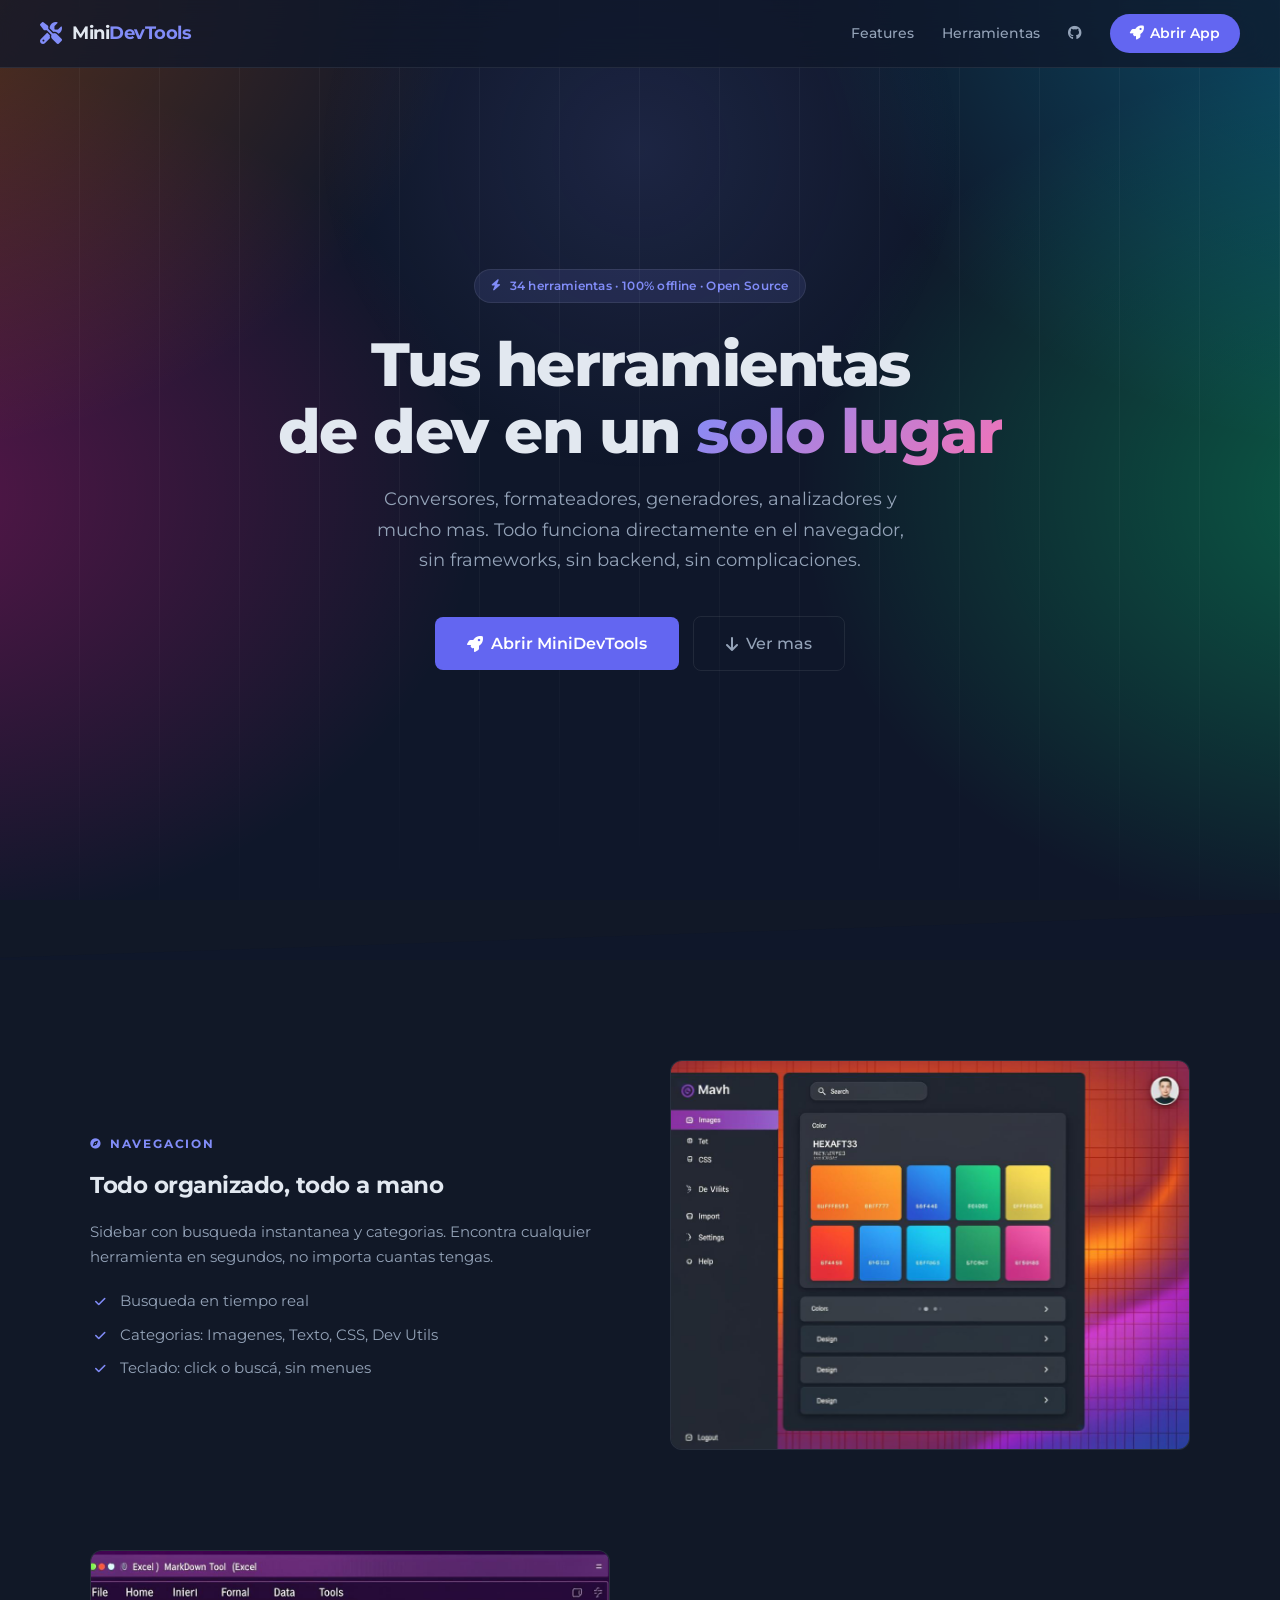
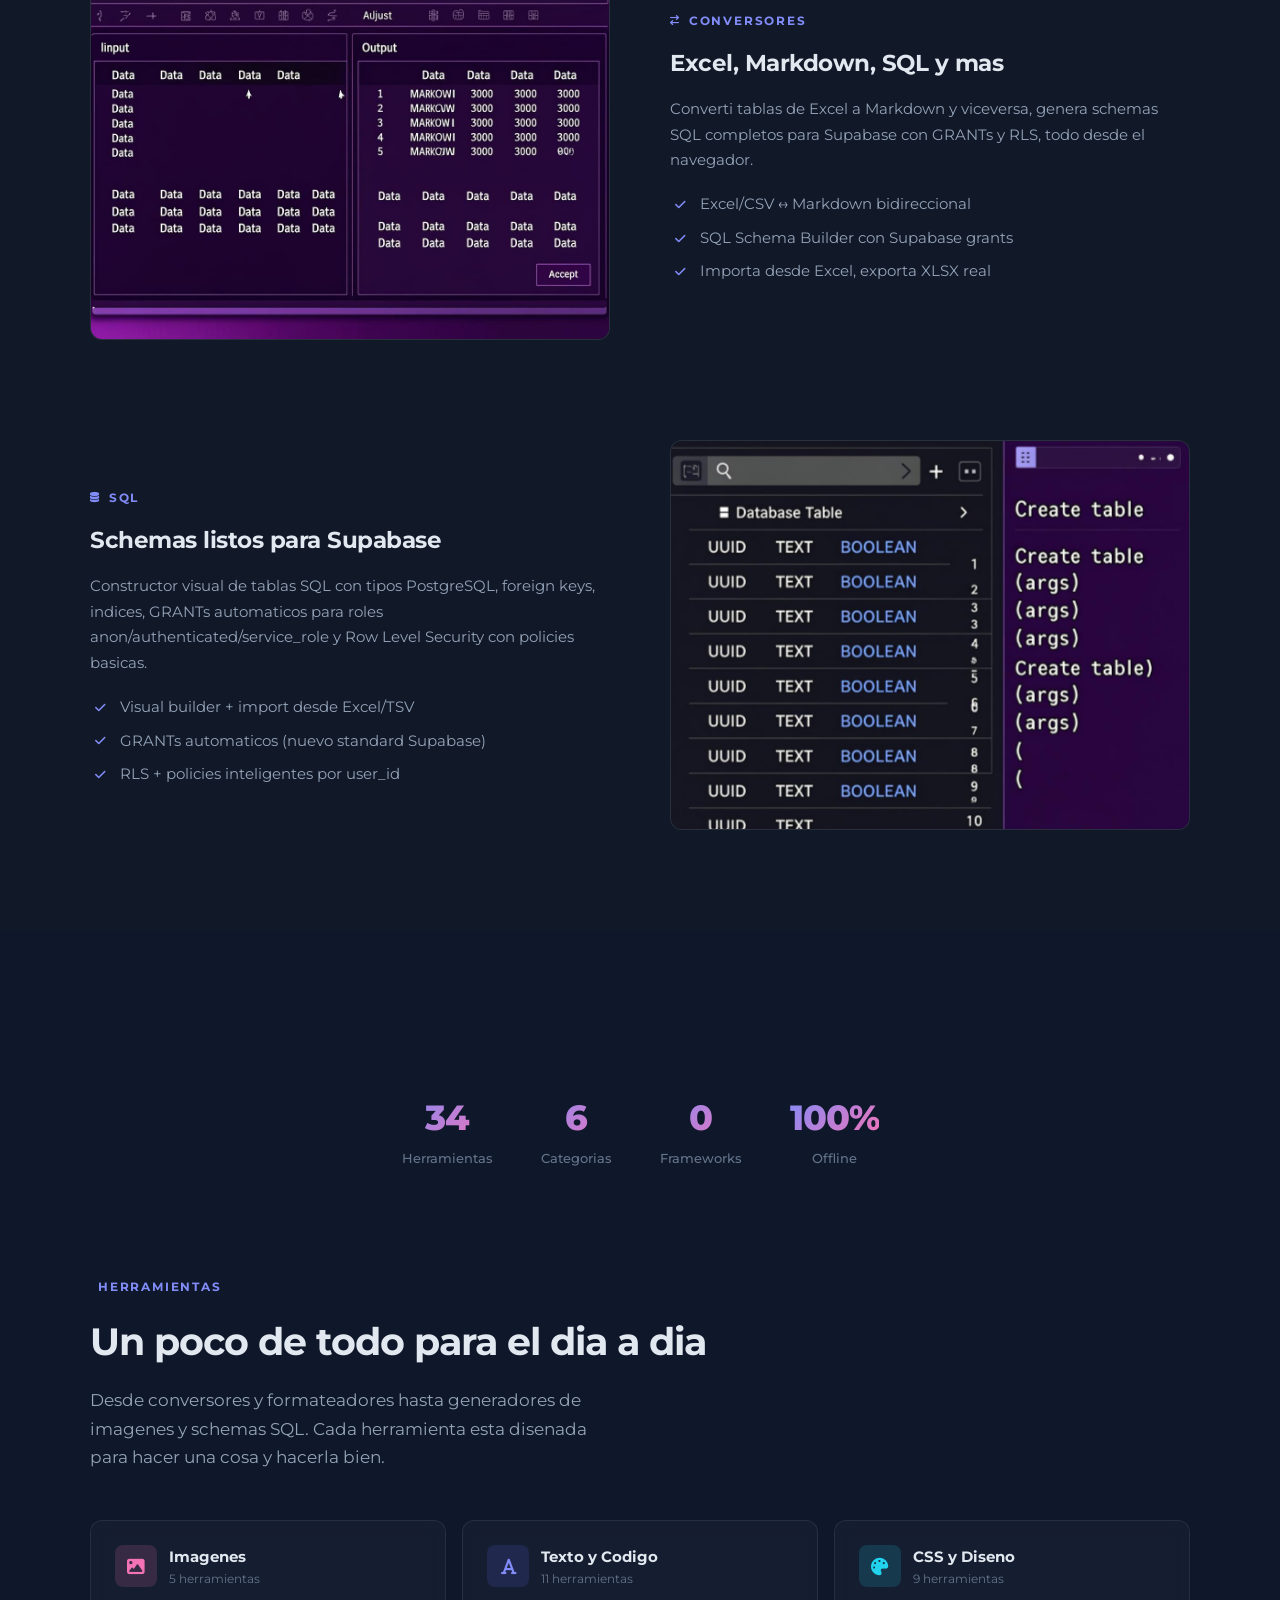
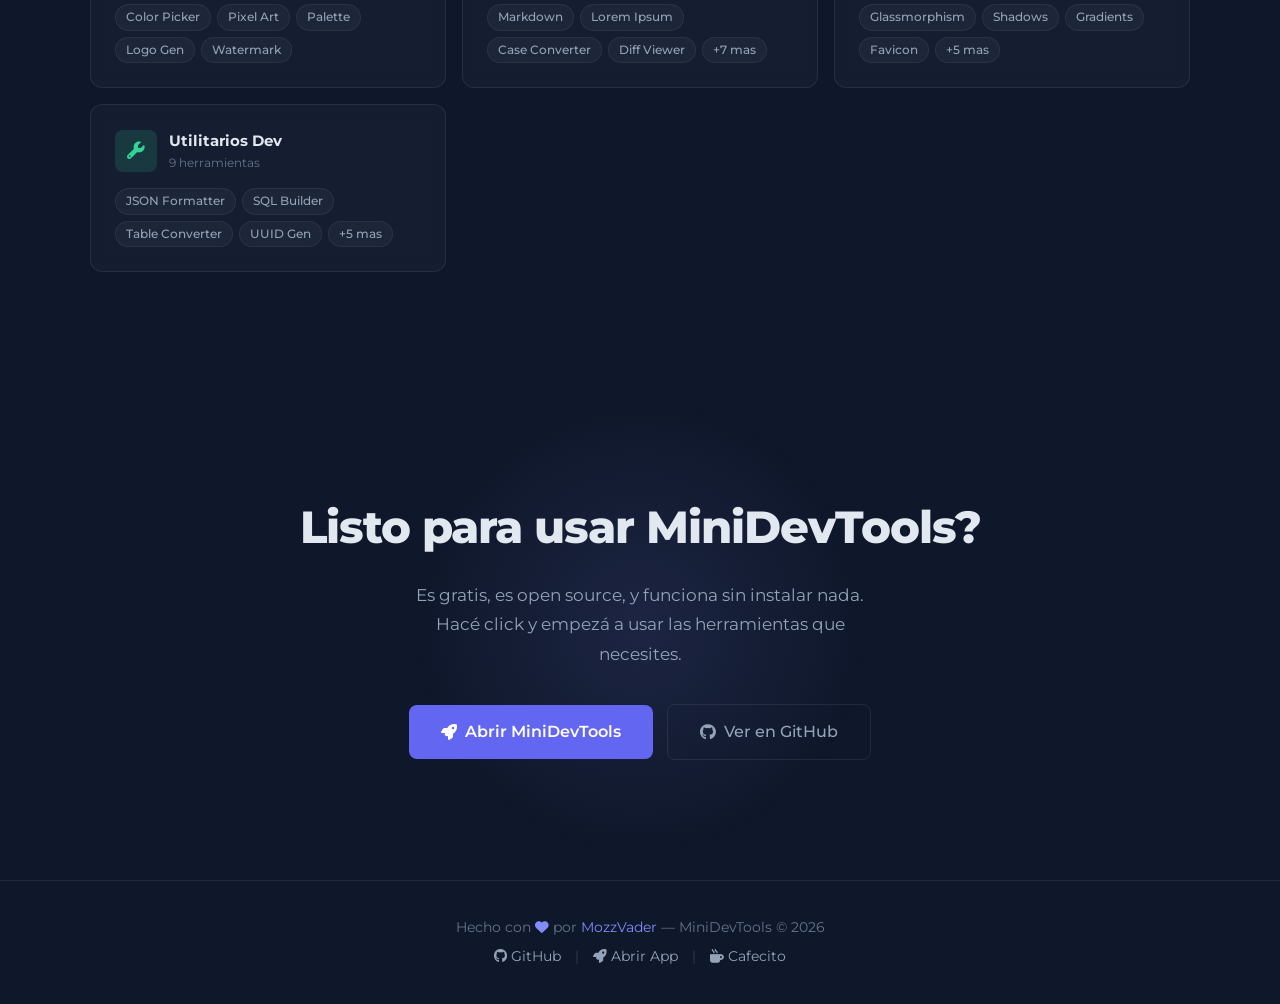
==== landing.html @ 0a0b484c "feat: landing page for MiniDevTools - Standalone landing.html with MiniDevTools look & feel - Dark t" ====
<!DOCTYPE html>
<html lang="es">
<head>
  <meta charset="UTF-8">
  <meta name="viewport" content="width=device-width, initial-scale=1.0">
  <title>MiniDevTools — 34+ mini herramientas para tu día a día</title>
  <meta name="description" content="Tu compendio de mini-herramientas para el día a día. Conversores, formateadores, generadores y más. 100% offline, sin frameworks, open source.">
  <meta name="theme-color" content="#0f172a">
  <link rel="preconnect" href="https://fonts.googleapis.com">
  <link rel="preconnect" href="https://fonts.gstatic.com" crossorigin>
  <link href="https://fonts.googleapis.com/css2?family=Montserrat:wght@300;400;500;600;700;800&display=swap" rel="stylesheet">
  <link rel="stylesheet" href="https://cdnjs.cloudflare.com/ajax/libs/font-awesome/6.5.1/css/all.min.css">
  <style>
    *, *::before, *::after { margin: 0; padding: 0; box-sizing: border-box; }

    :root {
      --bg-primary: #0f172a;
      --bg-secondary: #111827;
      --bg-glass: rgba(30, 41, 59, 0.4);
      --border-glass: rgba(255, 255, 255, 0.08);
      --border-glass-hover: rgba(255, 255, 255, 0.15);
      --accent: #818cf8;
      --accent-bright: #6366f1;
      --accent-dim: rgba(129, 140, 248, 0.12);
      --accent-glow: rgba(99, 102, 241, 0.35);
      --accent-secondary: #f472b6;
      --orb-1: rgba(255, 107, 0, 0.35);
      --orb-2: rgba(255, 20, 147, 0.30);
      --orb-3: rgba(0, 212, 255, 0.35);
      --orb-4: rgba(0, 255, 136, 0.30);
      --text-primary: #e2e8f0;
      --text-secondary: #94a3b8;
      --text-muted: #64748b;
      --radius: 12px;
      --radius-sm: 8px;
      --radius-xs: 6px;
      --radius-full: 9999px;
    }

    html { scroll-behavior: smooth; }

    body {
      font-family: 'Montserrat', -apple-system, BlinkMacSystemFont, sans-serif;
      background: var(--bg-primary);
      color: var(--text-primary);
      line-height: 1.6;
      overflow-x: hidden;
    }

    ::selection {
      background: var(--accent);
      color: #fff;
    }

    /* ─── BACKGROUND MESH ─── */
    .bg-mesh {
      position: fixed;
      inset: 0;
      pointer-events: none;
      z-index: 0;
      background:
        radial-gradient(ellipse 70vw 80vh at -12% -5%, var(--orb-1), transparent 70%),
        radial-gradient(ellipse 65vw 70vh at -8% 55%, var(--orb-2), transparent 70%),
        radial-gradient(ellipse 70vw 80vh at 112% -5%, var(--orb-3), transparent 70%),
        radial-gradient(ellipse 65vw 70vh at 108% 55%, var(--orb-4), transparent 70%),
        var(--bg-primary);
    }

    .bg-bars {
      position: fixed;
      inset: 0;
      pointer-events: none;
      z-index: 0;
      background: repeating-linear-gradient(
        90deg,
        transparent 0px,
        transparent 79px,
        rgba(255, 255, 255, 0.04) 79px,
        rgba(255, 255, 255, 0.04) 80px
      );
      -webkit-mask-image:
        linear-gradient(to bottom, rgb(0,0,0), rgb(0,0,0) 60%, transparent),
        linear-gradient(90deg,
          rgba(0,0,0,0.3) 0%, rgba(0,0,0,0.2) 15%,
          transparent 40%, transparent 60%,
          rgba(0,0,0,0.2) 85%, rgba(0,0,0,0.3) 100%
        );
      mask-image:
        linear-gradient(to bottom, rgb(0,0,0), rgb(0,0,0) 60%, transparent),
        linear-gradient(90deg,
          rgba(0,0,0,0.3) 0%, rgba(0,0,0,0.2) 15%,
          transparent 40%, transparent 60%,
          rgba(0,0,0,0.2) 85%, rgba(0,0,0,0.3) 100%
        );
    }

    /* ─── HEADER ─── */
    .header {
      position: fixed;
      top: 0; left: 0; right: 0;
      z-index: 100;
      padding: 14px 40px;
      display: flex;
      align-items: center;
      justify-content: space-between;
      backdrop-filter: blur(20px);
      -webkit-backdrop-filter: blur(20px);
      background: rgba(15, 23, 42, 0.75);
      border-bottom: 1px solid var(--border-glass);
      transition: all 0.3s ease;
    }

    .header-logo {
      display: flex;
      align-items: center;
      gap: 10px;
      text-decoration: none;
      color: var(--text-primary);
    }

    .header-logo i {
      font-size: 22px;
      color: var(--accent);
    }

    .header-logo span {
      font-size: 1.1rem;
      font-weight: 700;
      letter-spacing: -0.5px;
    }

    .header-logo span em {
      color: var(--accent);
      font-style: normal;
    }

    .header-nav {
      display: flex;
      align-items: center;
      gap: 28px;
    }

    .header-nav a {
      color: var(--text-secondary);
      text-decoration: none;
      font-size: 0.88rem;
      font-weight: 500;
      transition: color 0.2s ease;
    }

    .header-nav a:hover { color: var(--text-primary); }

    .header-nav .btn-launch {
      padding: 8px 20px;
      background: var(--accent-bright);
      color: #fff;
      border: none;
      border-radius: var(--radius-full);
      font-family: inherit;
      font-size: 0.88rem;
      font-weight: 600;
      cursor: pointer;
      transition: all 0.2s ease;
      text-decoration: none;
      display: inline-flex;
      align-items: center;
      gap: 6px;
    }

    .btn-launch:hover {
      background: #4f46e5;
      box-shadow: 0 0 24px var(--accent-glow);
      transform: translateY(-1px);
    }

    /* ─── HERO ─── */
    .hero {
      min-height: 100vh;
      display: flex;
      align-items: center;
      justify-content: center;
      text-align: center;
      padding: 120px 40px 80px;
      position: relative;
      overflow: hidden;
    }

    .hero::before {
      content: '';
      position: absolute;
      top: -200px;
      left: 50%;
      transform: translateX(-50%);
      width: 700px;
      height: 700px;
      background: radial-gradient(circle, var(--accent-dim) 0%, transparent 65%);
      pointer-events: none;
    }

    .hero-content {
      position: relative;
      max-width: 780px;
    }

    .hero-badge {
      display: inline-flex;
      align-items: center;
      gap: 8px;
      padding: 6px 16px;
      background: var(--accent-dim);
      border: 1px solid var(--border-glass);
      border-radius: var(--radius-full);
      font-size: 0.78rem;
      color: var(--accent);
      font-weight: 600;
      margin-bottom: 28px;
      letter-spacing: 0.3px;
    }

    .hero-badge i { font-size: 0.7rem; }

    .hero h1 {
      font-size: clamp(2.5rem, 6vw, 3.8rem);
      font-weight: 800;
      line-height: 1.1;
      letter-spacing: -1.5px;
      margin-bottom: 20px;
    }

    .hero h1 .gradient {
      background: linear-gradient(135deg, var(--accent) 0%, var(--accent-secondary) 100%);
      -webkit-background-clip: text;
      -webkit-text-fill-color: transparent;
      background-clip: text;
    }

    .hero p {
      font-size: 1.12rem;
      color: var(--text-secondary);
      max-width: 540px;
      margin: 0 auto 40px;
      line-height: 1.7;
    }

    .hero-actions {
      display: flex;
      align-items: center;
      justify-content: center;
      gap: 14px;
      flex-wrap: wrap;
    }

    .btn-primary {
      padding: 14px 32px;
      background: var(--accent-bright);
      color: #fff;
      border: none;
      border-radius: var(--radius-sm);
      font-family: inherit;
      font-size: 1rem;
      font-weight: 600;
      cursor: pointer;
      transition: all 0.2s ease;
      text-decoration: none;
      display: inline-flex;
      align-items: center;
      gap: 8px;
    }

    .btn-primary:hover {
      background: #4f46e5;
      box-shadow: 0 0 30px var(--accent-glow);
      transform: translateY(-2px);
    }

    .btn-ghost {
      padding: 14px 32px;
      background: transparent;
      color: var(--text-secondary);
      border: 1px solid var(--border-glass);
      border-radius: var(--radius-sm);
      font-family: inherit;
      font-size: 1rem;
      font-weight: 500;
      cursor: pointer;
      transition: all 0.2s ease;
      text-decoration: none;
      display: inline-flex;
      align-items: center;
      gap: 8px;
    }

    .btn-ghost:hover {
      color: var(--text-primary);
      border-color: var(--border-glass-hover);
      background: rgba(255,255,255,0.03);
    }

    /* ─── DIAGONAL SEPARATOR ─── */
    .diagonal {
      position: relative;
      height: 60px;
      overflow: hidden;
      z-index: 1;
    }

    .diagonal::before {
      content: '';
      position: absolute;
      top: 0; left: -5%;
      width: 110%; height: 100%;
      background: var(--bg-primary);
      transform: skewY(-2deg);
      transform-origin: top left;
    }

    .diagonal.inv::before {
      background: var(--bg-secondary);
    }

    /* ─── SECTIONS ─── */
    .section {
      position: relative;
      padding: 100px 40px;
      overflow: hidden;
      z-index: 1;
    }

    .section-dark {
      background: var(--bg-secondary);
    }

    .section-inner {
      max-width: 1100px;
      margin: 0 auto;
      position: relative;
      z-index: 1;
    }

    .section-label {
      display: inline-flex;
      align-items: center;
      gap: 8px;
      font-size: 0.72rem;
      font-weight: 700;
      text-transform: uppercase;
      letter-spacing: 1.8px;
      color: var(--accent);
      margin-bottom: 14px;
    }

    .section-label i { font-size: 0.65rem; }

    .section-title {
      font-size: clamp(1.8rem, 4vw, 2.4rem);
      font-weight: 700;
      letter-spacing: -1px;
      margin-bottom: 14px;
    }

    .section-desc {
      font-size: 1.05rem;
      color: var(--text-secondary);
      max-width: 520px;
      margin-bottom: 48px;
      line-height: 1.7;
    }

    /* ─── FEATURE ROW ─── */
    .feature-row {
      display: grid;
      grid-template-columns: 1fr 1fr;
      gap: 60px;
      align-items: center;
      margin-bottom: 100px;
    }

    .feature-row:last-child { margin-bottom: 0; }

    .feature-row.reverse .feature-text { order: 2; }
    .feature-row.reverse .feature-img { order: 1; }

    .feature-text h3 {
      font-size: 1.45rem;
      font-weight: 700;
      letter-spacing: -0.5px;
      margin-bottom: 14px;
    }

    .feature-text p {
      color: var(--text-secondary);
      line-height: 1.7;
      margin-bottom: 20px;
      font-size: 0.95rem;
    }

    .feature-list {
      list-style: none;
      display: flex;
      flex-direction: column;
      gap: 10px;
    }

    .feature-list li {
      display: flex;
      align-items: center;
      gap: 10px;
      font-size: 0.92rem;
      color: var(--text-secondary);
    }

    .feature-list li i {
      color: var(--accent);
      font-size: 0.75rem;
      width: 20px;
      text-align: center;
    }

    .feature-img {
      position: relative;
      border-radius: var(--radius);
      overflow: hidden;
      aspect-ratio: 4/3;
      background: var(--bg-glass);
      border: 1px solid var(--border-glass);
    }

    .feature-img img {
      width: 100%;
      height: 100%;
      object-fit: cover;
      display: block;
      transition: transform 0.5s cubic-bezier(0.4, 0, 0.2, 1);
    }

    .feature-img.tilt img {
      transform: rotateY(-3deg) rotateX(2deg) scale(1.02);
      box-shadow: -8px 8px 32px rgba(0, 0, 0, 0.5), 0 0 40px rgba(99, 102, 241, 0.08);
    }

    .feature-img.float img {
      transform: scale(1.02);
      box-shadow: 0 16px 48px rgba(0, 0, 0, 0.5), 0 0 30px rgba(99, 102, 241, 0.06);
    }

    .feature-img.code img {
      transform: rotateX(2deg) scale(1.01);
      box-shadow: 0 20px 48px rgba(0, 0, 0, 0.5), 0 0 20px rgba(244, 114, 182, 0.06);
    }

    /* ─── TOOLS GRID ─── */
    .tools-grid {
      display: grid;
      grid-template-columns: repeat(auto-fill, minmax(280px, 1fr));
      gap: 16px;
    }

    .tool-card-landing {
      background: var(--bg-glass);
      border: 1px solid var(--border-glass);
      border-radius: var(--radius);
      padding: 24px;
      backdrop-filter: blur(8px);
      -webkit-backdrop-filter: blur(8px);
      transition: all 0.3s ease;
    }

    .tool-card-landing:hover {
      border-color: var(--border-glass-hover);
      transform: translateY(-3px);
      box-shadow: 0 8px 32px rgba(0,0,0,0.3);
    }

    .tool-card-landing .tc-header {
      display: flex;
      align-items: center;
      gap: 12px;
      margin-bottom: 16px;
    }

    .tool-card-landing .tc-icon {
      width: 42px;
      height: 42px;
      display: flex;
      align-items: center;
      justify-content: center;
      border-radius: var(--radius-sm);
      font-size: 1.1rem;
      flex-shrink: 0;
    }

    .tool-card-landing .tc-title {
      font-size: 0.95rem;
      font-weight: 700;
    }

    .tool-card-landing .tc-count {
      font-size: 0.75rem;
      color: var(--text-muted);
      font-weight: 400;
    }

    .tool-card-landing .tc-tools {
      display: flex;
      flex-wrap: wrap;
      gap: 6px;
    }

    .tool-card-landing .tc-tag {
      padding: 3px 10px;
      background: rgba(255,255,255,0.04);
      border: 1px solid rgba(255,255,255,0.06);
      border-radius: var(--radius-full);
      font-size: 0.72rem;
      color: var(--text-secondary);
      font-weight: 500;
    }

    /* Icon colors */
    .ic-indigo { background: rgba(99, 102, 241, 0.15); color: #818cf8; }
    .ic-pink { background: rgba(244, 114, 182, 0.15); color: #f472b6; }
    .ic-cyan { background: rgba(34, 211, 238, 0.15); color: #22d3ee; }
    .ic-green { background: rgba(52, 211, 153, 0.15); color: #34d399; }
    .ic-yellow { background: rgba(251, 191, 36, 0.15); color: #fbbf24; }
    .ic-red { background: rgba(248, 113, 113, 0.15); color: #f87171; }

    /* ─── STATS BAR ─── */
    .stats-bar {
      display: flex;
      justify-content: center;
      gap: 48px;
      flex-wrap: wrap;
      padding: 40px 0;
      margin-bottom: 20px;
    }

    .stat-item {
      text-align: center;
    }

    .stat-number {
      font-size: 2.2rem;
      font-weight: 800;
      letter-spacing: -1px;
      background: linear-gradient(135deg, var(--accent) 0%, var(--accent-secondary) 100%);
      -webkit-background-clip: text;
      -webkit-text-fill-color: transparent;
      background-clip: text;
    }

    .stat-label {
      font-size: 0.82rem;
      color: var(--text-muted);
      font-weight: 500;
      margin-top: 2px;
    }

    /* ─── CTA ─── */
    .cta-section {
      text-align: center;
      padding: 120px 40px;
      position: relative;
      overflow: hidden;
      z-index: 1;
    }

    .cta-section::before {
      content: '';
      position: absolute;
      top: 50%; left: 50%;
      transform: translate(-50%, -50%);
      width: 500px; height: 500px;
      background: radial-gradient(circle, var(--accent-dim) 0%, transparent 65%);
      pointer-events: none;
    }

    .cta-section h2 {
      font-size: clamp(2rem, 5vw, 2.8rem);
      font-weight: 800;
      letter-spacing: -1px;
      margin-bottom: 16px;
      position: relative;
    }

    .cta-section p {
      font-size: 1.08rem;
      color: var(--text-secondary);
      max-width: 480px;
      margin: 0 auto 36px;
      position: relative;
      line-height: 1.7;
    }

    .cta-actions {
      display: flex;
      align-items: center;
      justify-content: center;
      gap: 14px;
      flex-wrap: wrap;
      position: relative;
    }

    /* ─── FOOTER ─── */
    .footer {
      padding: 36px 40px;
      border-top: 1px solid var(--border-glass);
      text-align: center;
      position: relative;
      z-index: 1;
    }

    .footer p {
      font-size: 0.85rem;
      color: var(--text-muted);
    }

    .footer a {
      color: var(--accent);
      text-decoration: none;
    }

    .footer a:hover { text-decoration: underline; }

    .footer-links {
      font-size: 0.85rem;
      color: var(--text-muted);
      margin-top: 8px;
    }

    .footer-links a {
      color: var(--text-secondary);
      font-size: 0.85rem;
    }

    .footer-links a:hover { color: var(--accent); text-decoration: none; }

    .footer-sep {
      margin: 0 10px;
      color: var(--text-muted);
      opacity: 0.4;
    }

    /* ─── MOBILE ─── */
    @media (max-width: 768px) {
      .header { padding: 12px 20px; }
      .header-nav a:not(.btn-launch) { display: none; }
      .hero { padding: 100px 20px 60px; }
      .hero h1 { font-size: 2rem; }
      .section { padding: 60px 20px; }
      .feature-row {
        grid-template-columns: 1fr;
        gap: 32px;
        margin-bottom: 60px;
      }
      .feature-row.reverse .feature-text { order: 1; }
      .feature-row.reverse .feature-img { order: 2; }
      .tools-grid { grid-template-columns: 1fr; }
      .stats-bar { gap: 28px; }
      .cta-section { padding: 80px 20px; }
    }
  </style>
</head>
<body>

  <!-- Background -->
  <div class="bg-mesh"></div>
  <div class="bg-bars"></div>

  <!-- HEADER -->
  <header class="header">
    <a href="#" class="header-logo">
      <i class="fa-solid fa-screwdriver-wrench"></i>
      <span>Mini<em>DevTools</em></span>
    </a>
    <nav class="header-nav">
      <a href="#features">Features</a>
      <a href="#tools">Herramientas</a>
      <a href="https://github.com/MozzVader/MiniDevTools" target="_blank" rel="noopener noreferrer">
        <i class="fa-brands fa-github"></i>
      </a>
      <a href="https://minidevtools.netlify.app" target="_blank" rel="noopener noreferrer" class="btn-launch">
        <i class="fa-solid fa-rocket"></i> Abrir App
      </a>
    </nav>
  </header>

  <!-- HERO -->
  <section class="hero">
    <div class="hero-content">
      <div class="hero-badge">
        <i class="fa-solid fa-bolt"></i>
        34 herramientas &middot; 100% offline &middot; Open Source
      </div>
      <h1>Tus herramientas<br>de dev en un <span class="gradient">solo lugar</span></h1>
      <p>Conversores, formateadores, generadores, analizadores y mucho mas. Todo funciona directamente en el navegador, sin frameworks, sin backend, sin complicaciones.</p>
      <div class="hero-actions">
        <a href="https://minidevtools.netlify.app" target="_blank" rel="noopener noreferrer" class="btn-primary">
          <i class="fa-solid fa-rocket"></i> Abrir MiniDevTools
        </a>
        <a href="#features" class="btn-ghost">
          <i class="fa-solid fa-arrow-down"></i> Ver mas
        </a>
      </div>
    </div>
  </section>

  <!-- DIAGONAL -->
  <div class="diagonal inv"></div>

  <!-- FEATURES -->
  <section class="section section-dark" id="features">
    <div class="section-inner">

      <!-- Feature 1: Sidebar -->
      <div class="feature-row">
        <div class="feature-text">
          <div class="section-label"><i class="fa-solid fa-compass"></i> Navegacion</div>
          <h3>Todo organizado, todo a mano</h3>
          <p>Sidebar con busqueda instantanea y categorias. Encontra cualquier herramienta en segundos, no importa cuantas tengas.</p>
          <ul class="feature-list">
            <li><i class="fa-solid fa-check"></i> Busqueda en tiempo real</li>
            <li><i class="fa-solid fa-check"></i> Categorias: Imagenes, Texto, CSS, Dev Utils</li>
            <li><i class="fa-solid fa-check"></i> Teclado: click o buscá, sin menues</li>
          </ul>
        </div>
        <div class="feature-img tilt">
          <img src="img/demo-sidebar.webp" alt="MiniDevTools sidebar con categorias y buscador" loading="lazy">
        </div>
      </div>

      <!-- Feature 2: Converters -->
      <div class="feature-row reverse">
        <div class="feature-text">
          <div class="section-label"><i class="fa-solid fa-arrow-right-arrow-left"></i> Conversores</div>
          <h3>Excel, Markdown, SQL y mas</h3>
          <p>Converti tablas de Excel a Markdown y viceversa, genera schemas SQL completos para Supabase con GRANTs y RLS, todo desde el navegador.</p>
          <ul class="feature-list">
            <li><i class="fa-solid fa-check"></i> Excel/CSV &harr; Markdown bidireccional</li>
            <li><i class="fa-solid fa-check"></i> SQL Schema Builder con Supabase grants</li>
            <li><i class="fa-solid fa-check"></i> Importa desde Excel, exporta XLSX real</li>
          </ul>
        </div>
        <div class="feature-img float">
          <img src="img/demo-converter.webp" alt="MiniDevTools Table Converter bidireccional" loading="lazy">
        </div>
      </div>

      <!-- Feature 3: SQL Builder -->
      <div class="feature-row">
        <div class="feature-text">
          <div class="section-label"><i class="fa-solid fa-database"></i> SQL</div>
          <h3>Schemas listos para Supabase</h3>
          <p>Constructor visual de tablas SQL con tipos PostgreSQL, foreign keys, indices, GRANTs automaticos para roles anon/authenticated/service_role y Row Level Security con policies basicas.</p>
          <ul class="feature-list">
            <li><i class="fa-solid fa-check"></i> Visual builder + import desde Excel/TSV</li>
            <li><i class="fa-solid fa-check"></i> GRANTs automaticos (nuevo standard Supabase)</li>
            <li><i class="fa-solid fa-check"></i> RLS + policies inteligentes por user_id</li>
          </ul>
        </div>
        <div class="feature-img code">
          <img src="img/demo-sql.webp" alt="MiniDevTools SQL Schema Builder" loading="lazy">
        </div>
      </div>

    </div>
  </section>

  <!-- DIAGONAL -->
  <div class="diagonal"></div>

  <!-- STATS -->
  <section class="section" style="padding-top:60px; padding-bottom:40px;">
    <div class="section-inner">
      <div class="stats-bar">
        <div class="stat-item">
          <div class="stat-number">34</div>
          <div class="stat-label">Herramientas</div>
        </div>
        <div class="stat-item">
          <div class="stat-number">6</div>
          <div class="stat-label">Categorias</div>
        </div>
        <div class="stat-item">
          <div class="stat-number">0</div>
          <div class="stat-label">Frameworks</div>
        </div>
        <div class="stat-item">
          <div class="stat-number">100%</div>
          <div class="stat-label">Offline</div>
        </div>
      </div>
    </div>
  </section>

  <!-- TOOLS GRID -->
  <section class="section" id="tools" style="padding-top:0;">
    <div class="section-inner">
      <div class="section-label"><i class="fa-solid fa-grid-2"></i> Herramientas</div>
      <h2 class="section-title">Un poco de todo para el dia a dia</h2>
      <p class="section-desc">Desde conversores y formateadores hasta generadores de imagenes y schemas SQL. Cada herramienta esta disenada para hacer una cosa y hacerla bien.</p>

      <div class="tools-grid">

        <div class="tool-card-landing">
          <div class="tc-header">
            <div class="tc-icon ic-pink"><i class="fa-solid fa-image"></i></div>
            <div>
              <div class="tc-title">Imagenes</div>
              <div class="tc-count">5 herramientas</div>
            </div>
          </div>
          <div class="tc-tools">
            <span class="tc-tag">Color Picker</span>
            <span class="tc-tag">Pixel Art</span>
            <span class="tc-tag">Palette</span>
            <span class="tc-tag">Logo Gen</span>
            <span class="tc-tag">Watermark</span>
          </div>
        </div>

        <div class="tool-card-landing">
          <div class="tc-header">
            <div class="tc-icon ic-indigo"><i class="fa-solid fa-font"></i></div>
            <div>
              <div class="tc-title">Texto y Codigo</div>
              <div class="tc-count">11 herramientas</div>
            </div>
          </div>
          <div class="tc-tools">
            <span class="tc-tag">Markdown</span>
            <span class="tc-tag">Lorem Ipsum</span>
            <span class="tc-tag">Case Converter</span>
            <span class="tc-tag">Diff Viewer</span>
            <span class="tc-tag">+7 mas</span>
          </div>
        </div>

        <div class="tool-card-landing">
          <div class="tc-header">
            <div class="tc-icon ic-cyan"><i class="fa-solid fa-palette"></i></div>
            <div>
              <div class="tc-title">CSS y Diseno</div>
              <div class="tc-count">9 herramientas</div>
            </div>
          </div>
          <div class="tc-tools">
            <span class="tc-tag">Glassmorphism</span>
            <span class="tc-tag">Shadows</span>
            <span class="tc-tag">Gradients</span>
            <span class="tc-tag">Favicon</span>
            <span class="tc-tag">+5 mas</span>
          </div>
        </div>

        <div class="tool-card-landing">
          <div class="tc-header">
            <div class="tc-icon ic-green"><i class="fa-solid fa-wrench"></i></div>
            <div>
              <div class="tc-title">Utilitarios Dev</div>
              <div class="tc-count">9 herramientas</div>
            </div>
          </div>
          <div class="tc-tools">
            <span class="tc-tag">JSON Formatter</span>
            <span class="tc-tag">SQL Builder</span>
            <span class="tc-tag">Table Converter</span>
            <span class="tc-tag">UUID Gen</span>
            <span class="tc-tag">+5 mas</span>
          </div>
        </div>

      </div>
    </div>
  </section>

  <!-- CTA -->
  <section class="cta-section">
    <h2>Listo para usar <span class="gradient">MiniDevTools</span>?</h2>
    <p>Es gratis, es open source, y funciona sin instalar nada. Hacé click y empezá a usar las herramientas que necesites.</p>
    <div class="cta-actions">
      <a href="https://minidevtools.netlify.app" target="_blank" rel="noopener noreferrer" class="btn-primary">
        <i class="fa-solid fa-rocket"></i> Abrir MiniDevTools
      </a>
      <a href="https://github.com/MozzVader/MiniDevTools" target="_blank" rel="noopener noreferrer" class="btn-ghost">
        <i class="fa-brands fa-github"></i> Ver en GitHub
      </a>
    </div>
  </section>

  <!-- FOOTER -->
  <footer class="footer">
    <p>Hecho con <i class="fa-solid fa-heart" style="color:var(--accent)"></i> por <a href="https://mozzdev.pages.dev/" target="_blank" rel="noopener noreferrer">MozzVader</a> — MiniDevTools &copy; 2026</p>
    <p class="footer-links">
      <a href="https://github.com/MozzVader/MiniDevTools" target="_blank" rel="noopener noreferrer">
        <i class="fa-brands fa-github"></i> GitHub
      </a>
      <span class="footer-sep">|</span>
      <a href="https://minidevtools.netlify.app" target="_blank" rel="noopener noreferrer">
        <i class="fa-solid fa-rocket"></i> Abrir App
      </a>
      <span class="footer-sep">|</span>
      <a href="https://cafecito.app/mozz_vader" target="_blank" rel="noopener noreferrer">
        <i class="fa-solid fa-mug-hot"></i> Cafecito
      </a>
    </p>
  </footer>

</body>
</html>
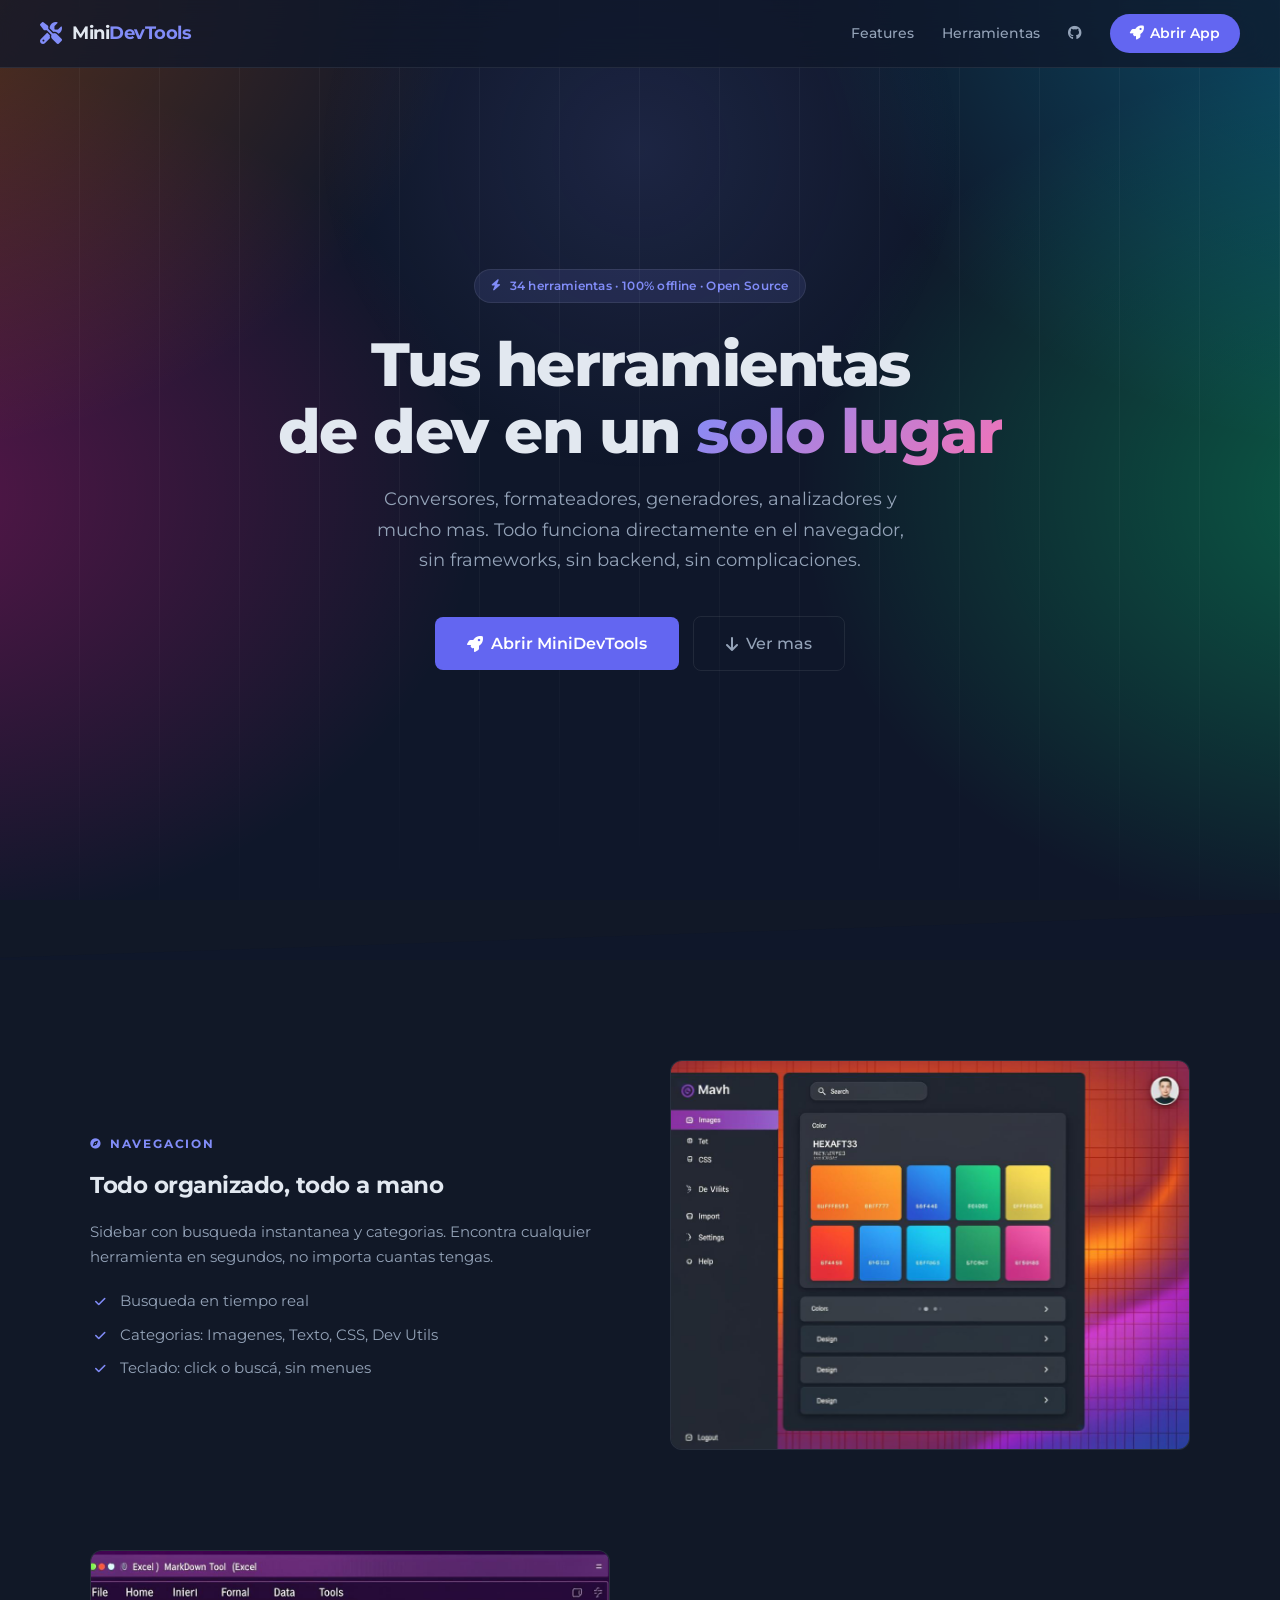
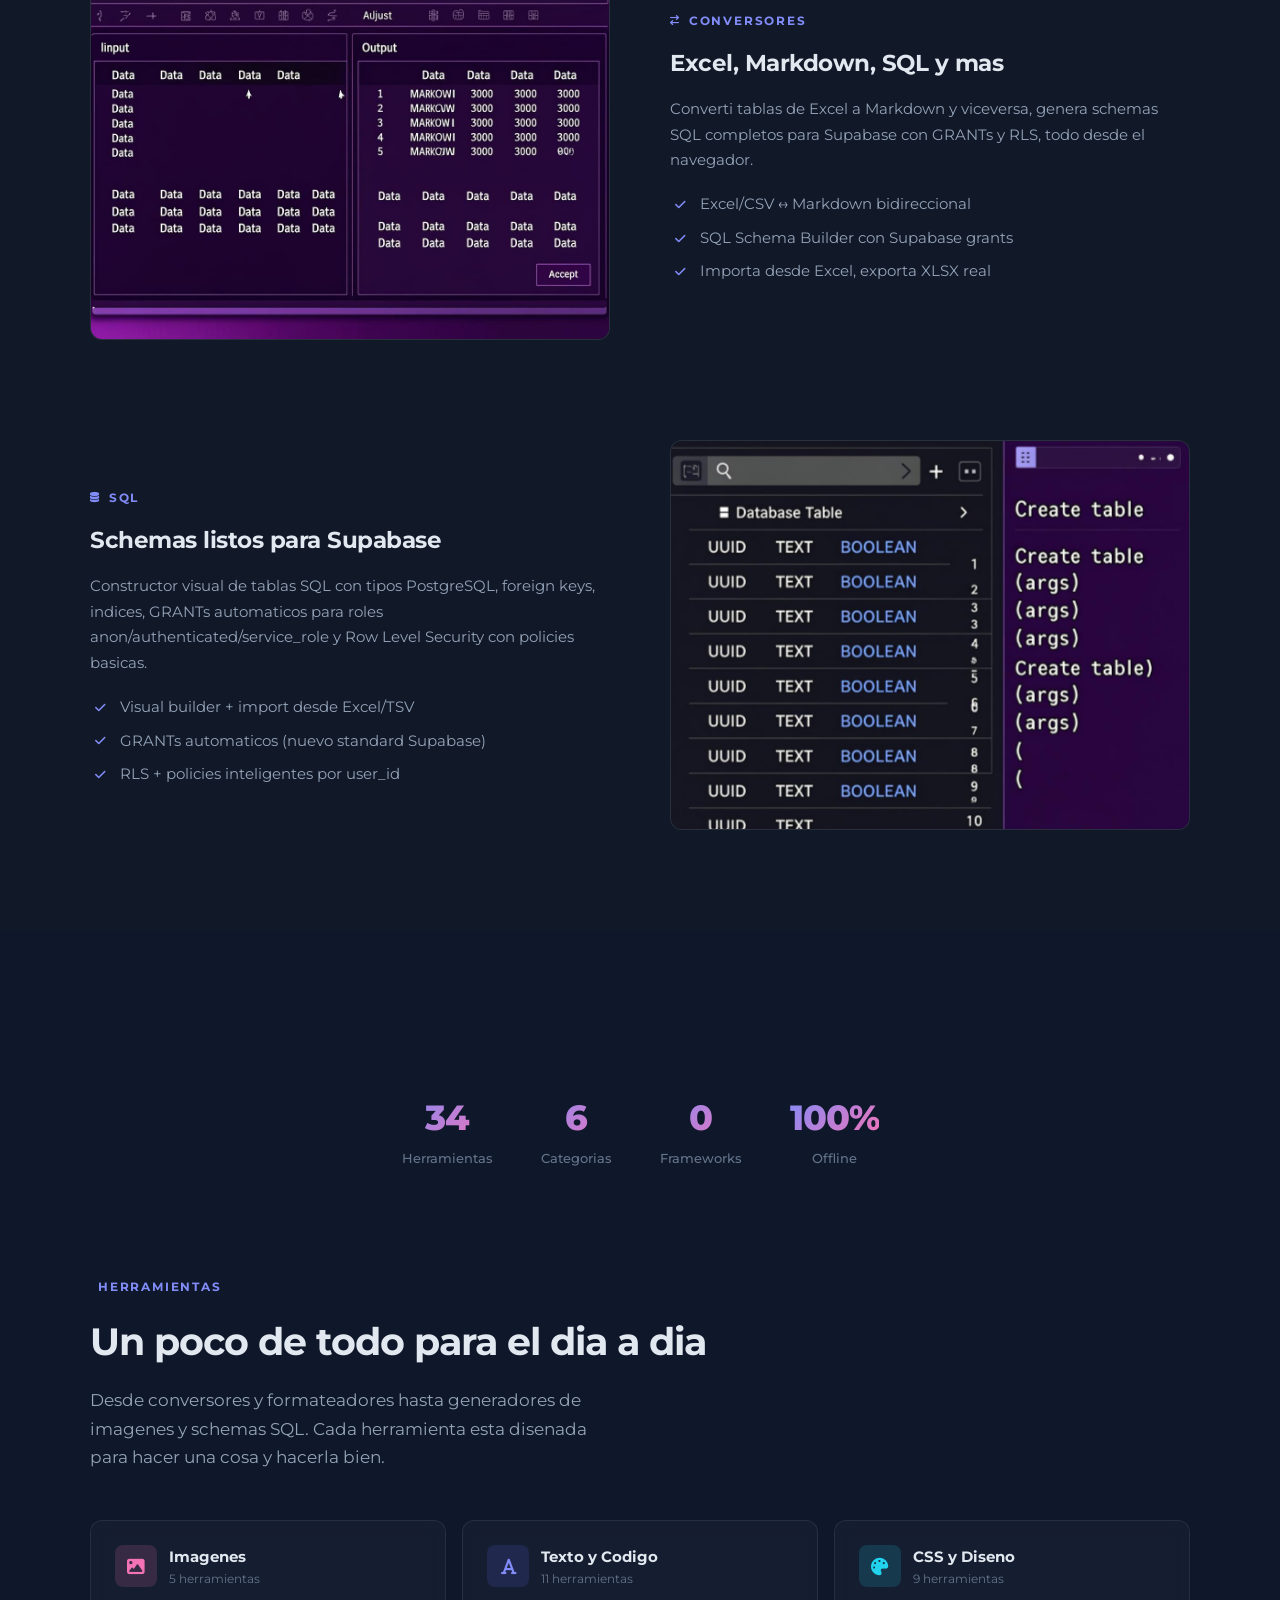
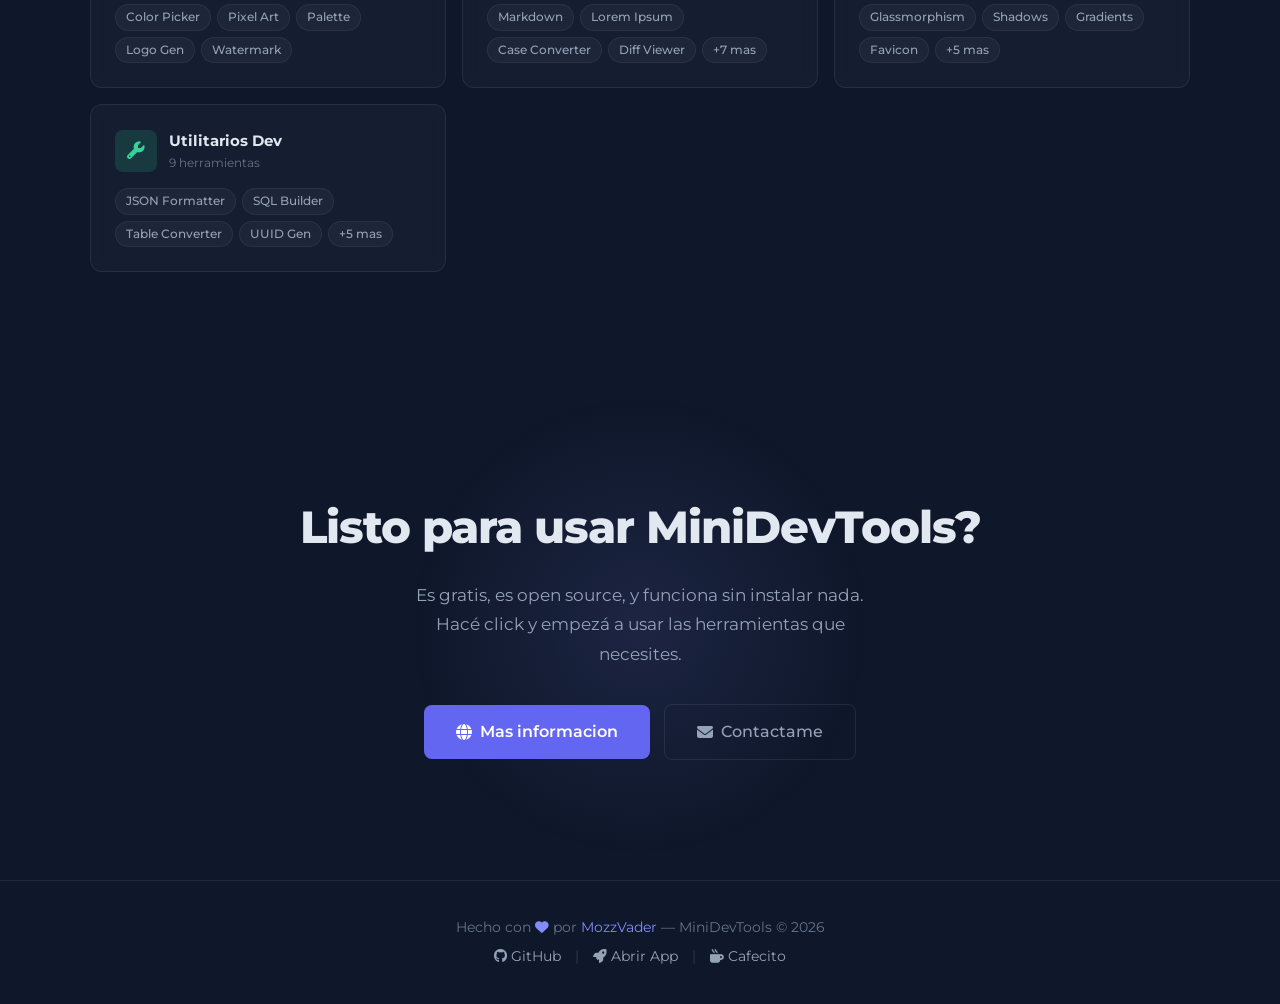
==== commit 7ec3e46b: "landing: CTA buttons - Mas informacion + Contactame (mailto ofuscado)" ====
--- a/landing.html
+++ b/landing.html
@@ -878,14 +878,20 @@
     <h2>Listo para usar <span class="gradient">MiniDevTools</span>?</h2>
     <p>Es gratis, es open source, y funciona sin instalar nada. Hacé click y empezá a usar las herramientas que necesites.</p>
     <div class="cta-actions">
-      <a href="https://minidevtools.netlify.app" target="_blank" rel="noopener noreferrer" class="btn-primary">
-        <i class="fa-solid fa-rocket"></i> Abrir MiniDevTools
-      </a>
-      <a href="https://github.com/MozzVader/MiniDevTools" target="_blank" rel="noopener noreferrer" class="btn-ghost">
-        <i class="fa-brands fa-github"></i> Ver en GitHub
-      </a>
+      <a href="https://mozzdev.pages.dev/" target="_blank" rel="noopener noreferrer" class="btn-primary"><i class="fas fa-globe"></i> Mas informacion</a>
+      <a href="#" id="contact-btn" class="btn-ghost" data-email=""><i class="fas fa-envelope"></i> Contactame</a>
     </div>
   </section>
+
+  <!-- MAILTO OBFUSCATION -->
+  <script>
+    (function() {
+      var e = ['c','o','n','t','a','c','t','o','.','m','o','z','z','.','d','e','v','@','g','m','a','i','l','.','c','o','m'];
+      var addr = e.join('');
+      var btn = document.getElementById('contact-btn');
+      if (btn) { btn.href = 'mailto:' + addr; btn.removeAttribute('data-email'); }
+    })();
+  </script>
 
   <!-- FOOTER -->
   <footer class="footer">
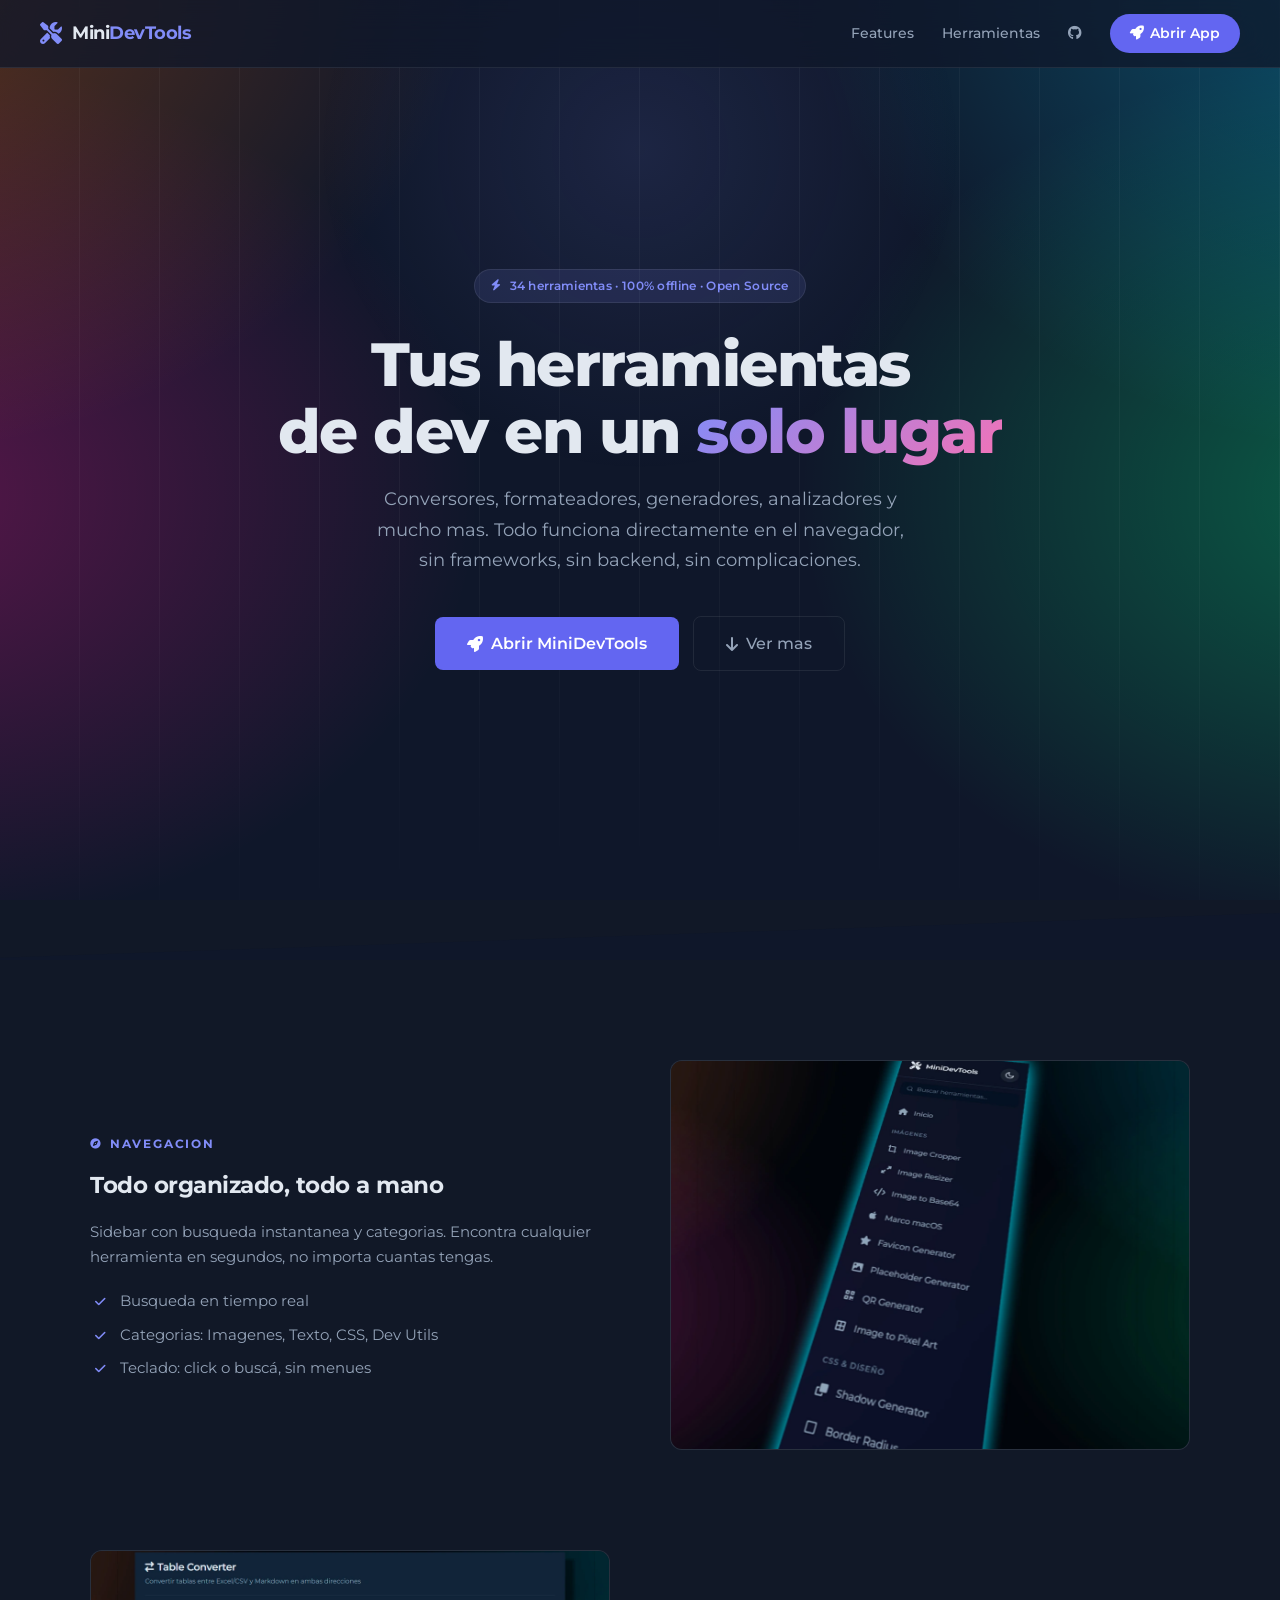
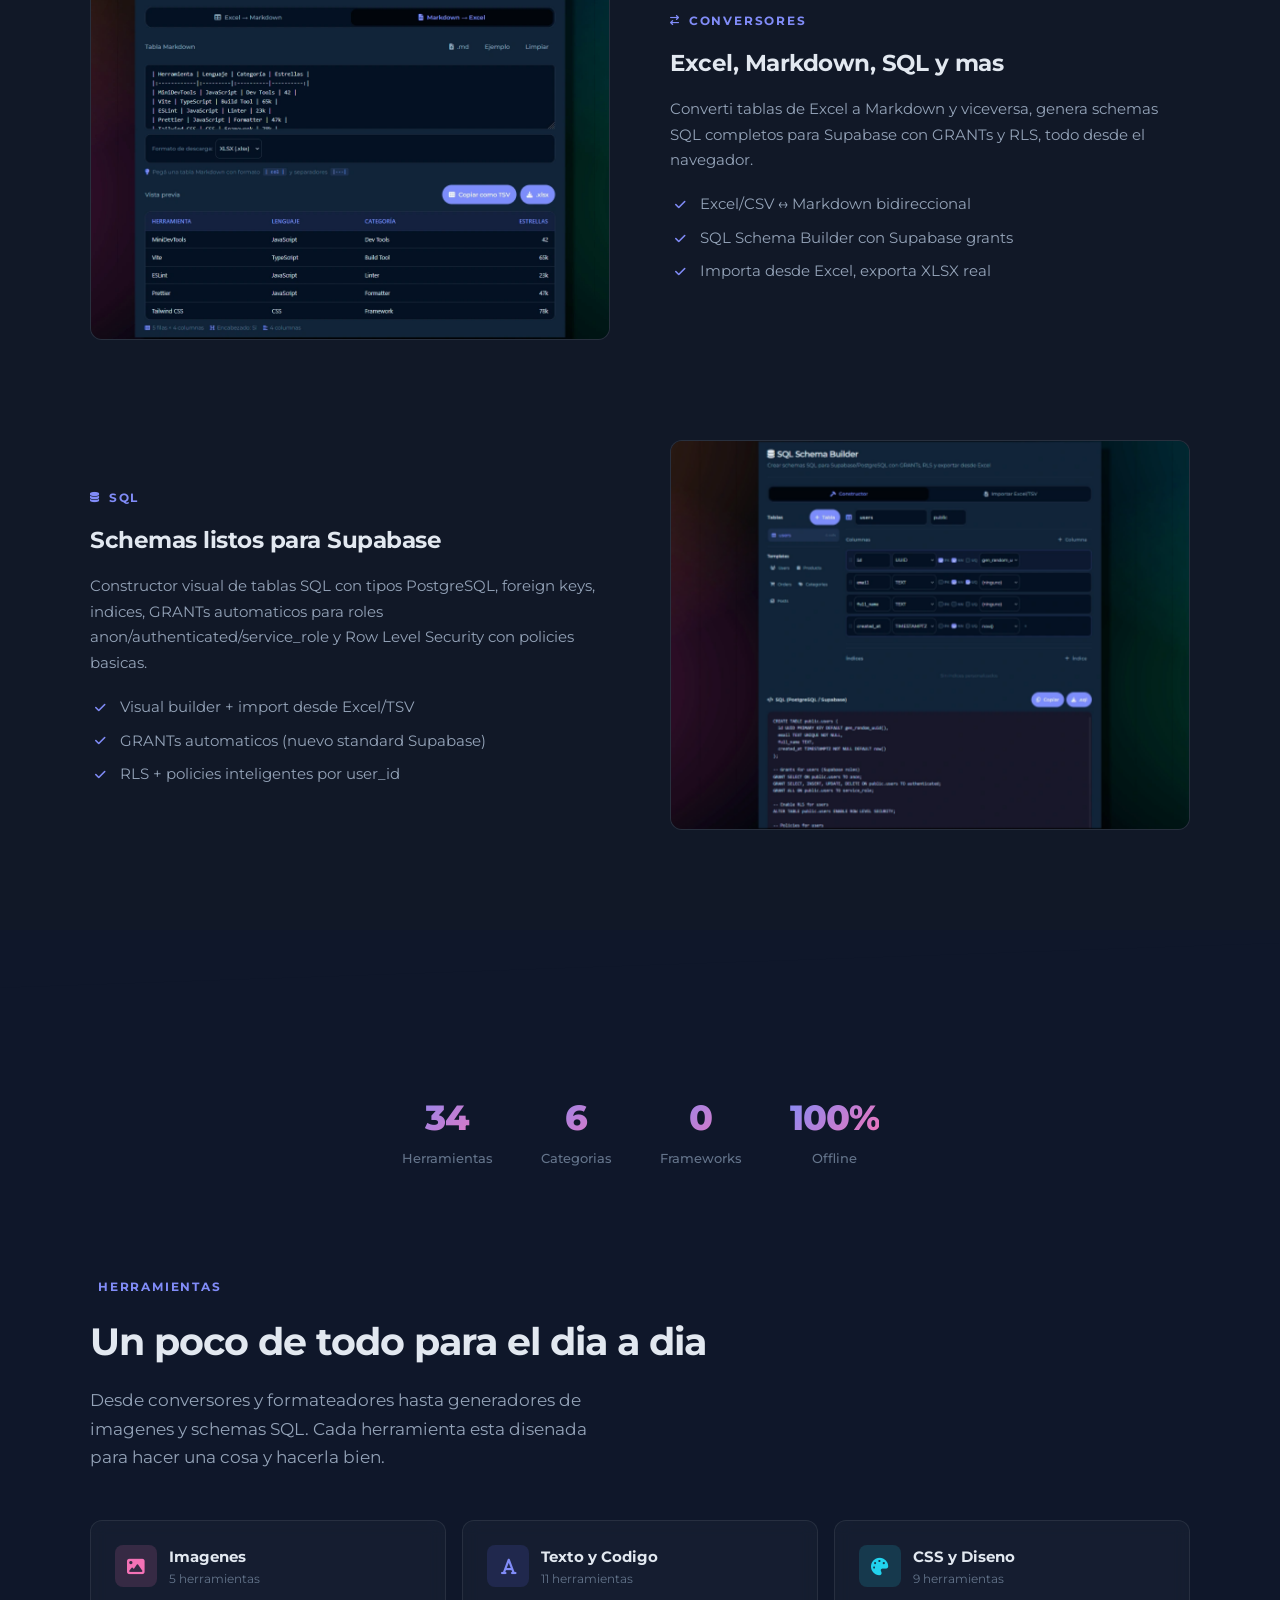
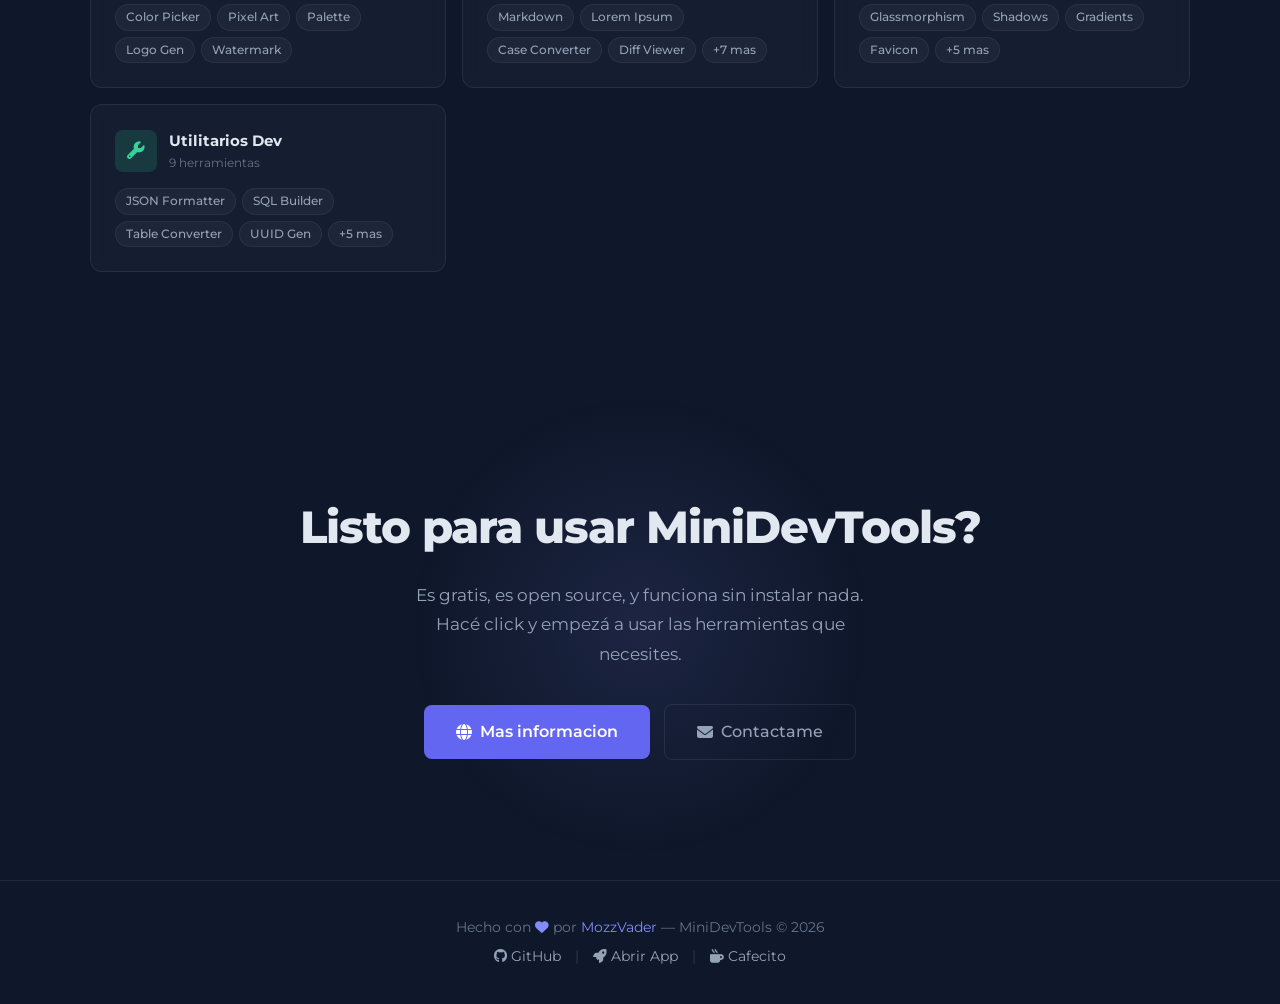
==== commit 4590f1fc: "Update link to MiniDevTools application" ====
--- a/landing.html
+++ b/landing.html
@@ -678,7 +678,7 @@
       <a href="https://github.com/MozzVader/MiniDevTools" target="_blank" rel="noopener noreferrer">
         <i class="fa-brands fa-github"></i>
       </a>
-      <a href="https://minidevtools.netlify.app" target="_blank" rel="noopener noreferrer" class="btn-launch">
+      <a href="https://mozzvader.github.io/MiniDevTools/" target="_blank" rel="noopener noreferrer" class="btn-launch">
         <i class="fa-solid fa-rocket"></i> Abrir App
       </a>
     </nav>
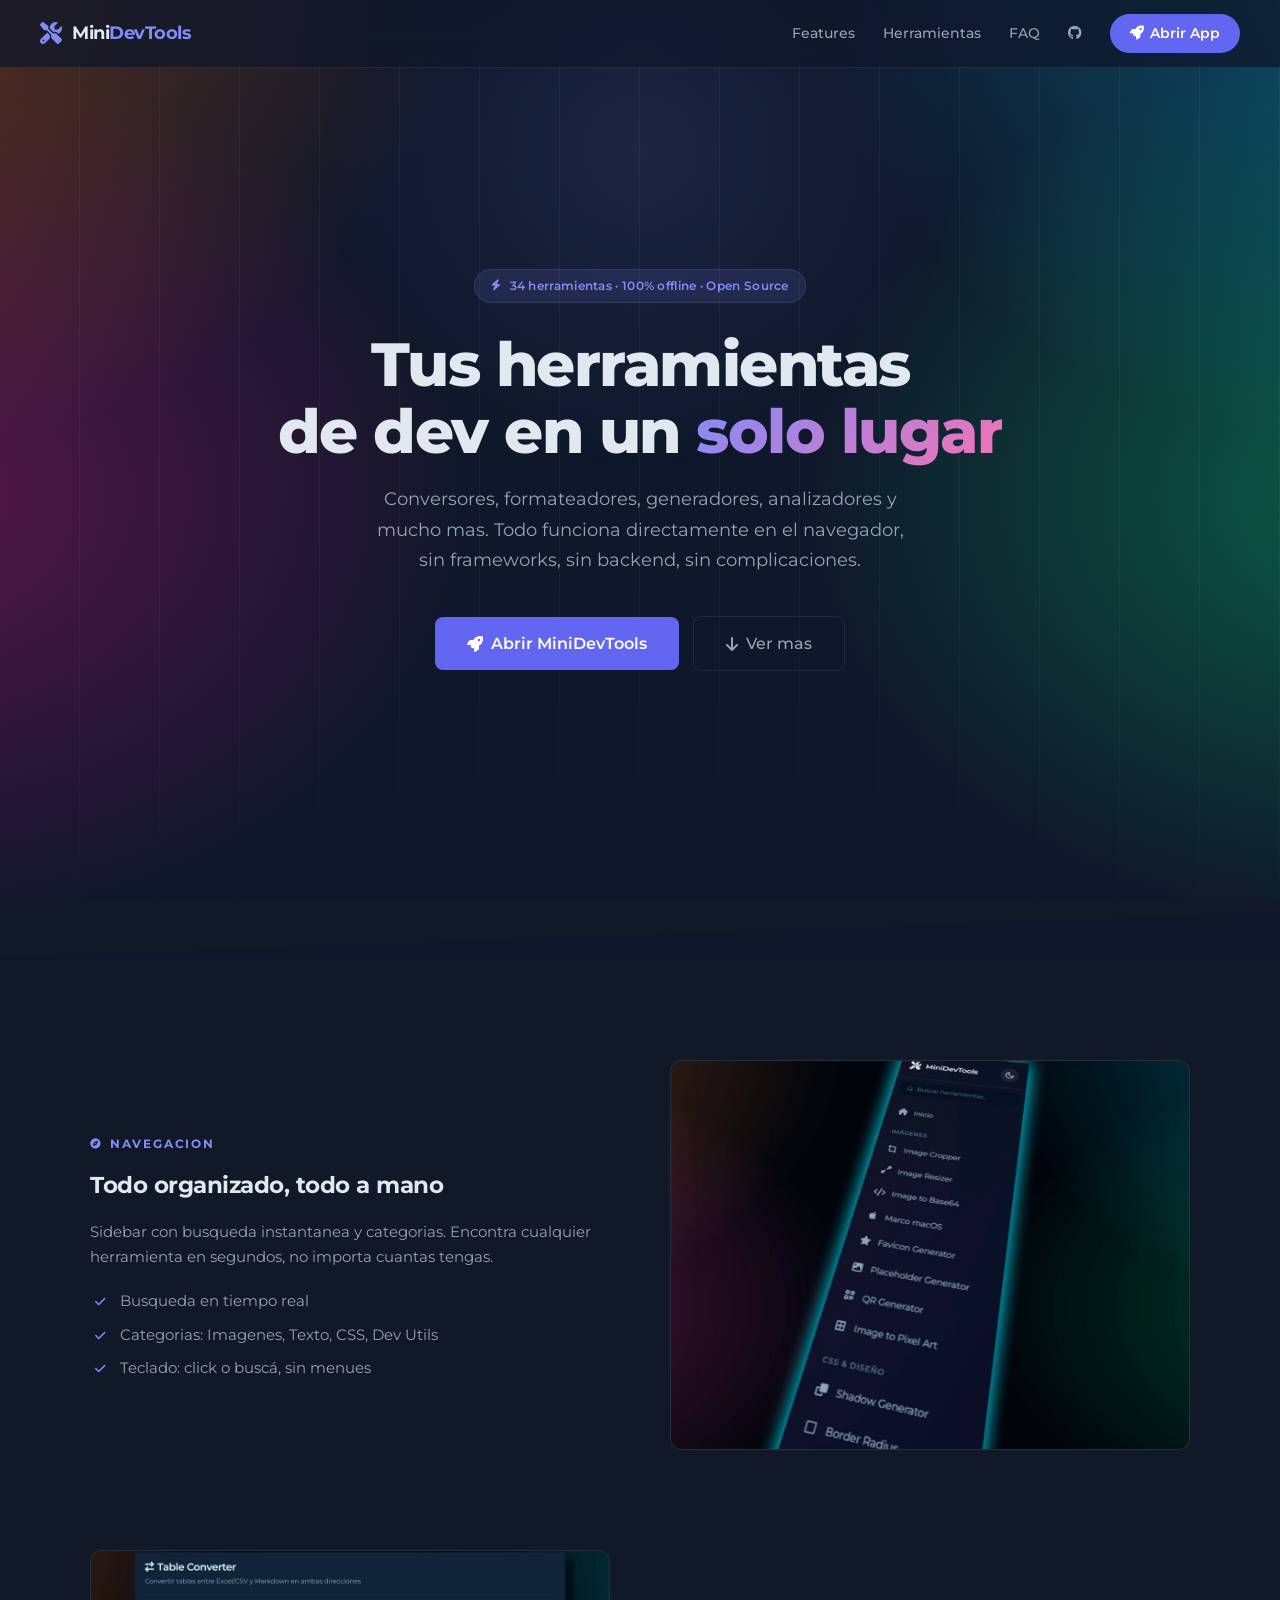
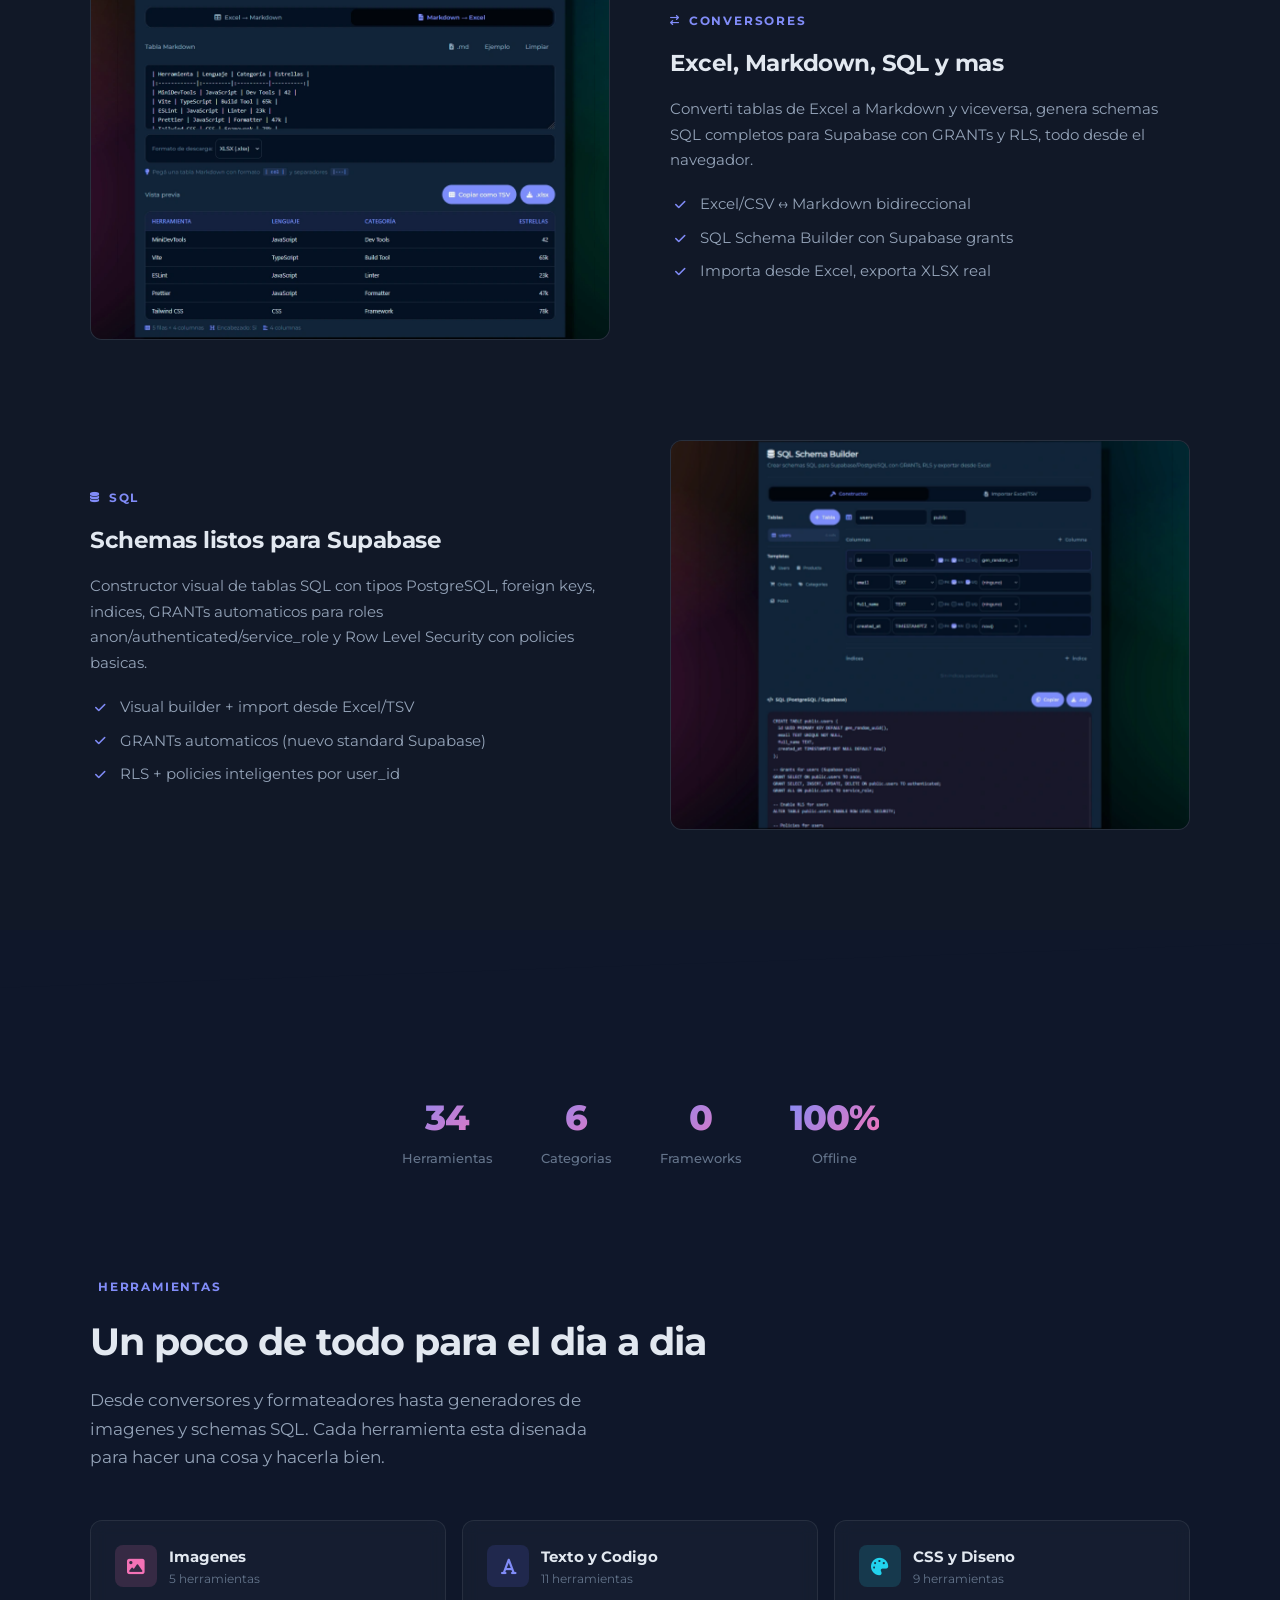
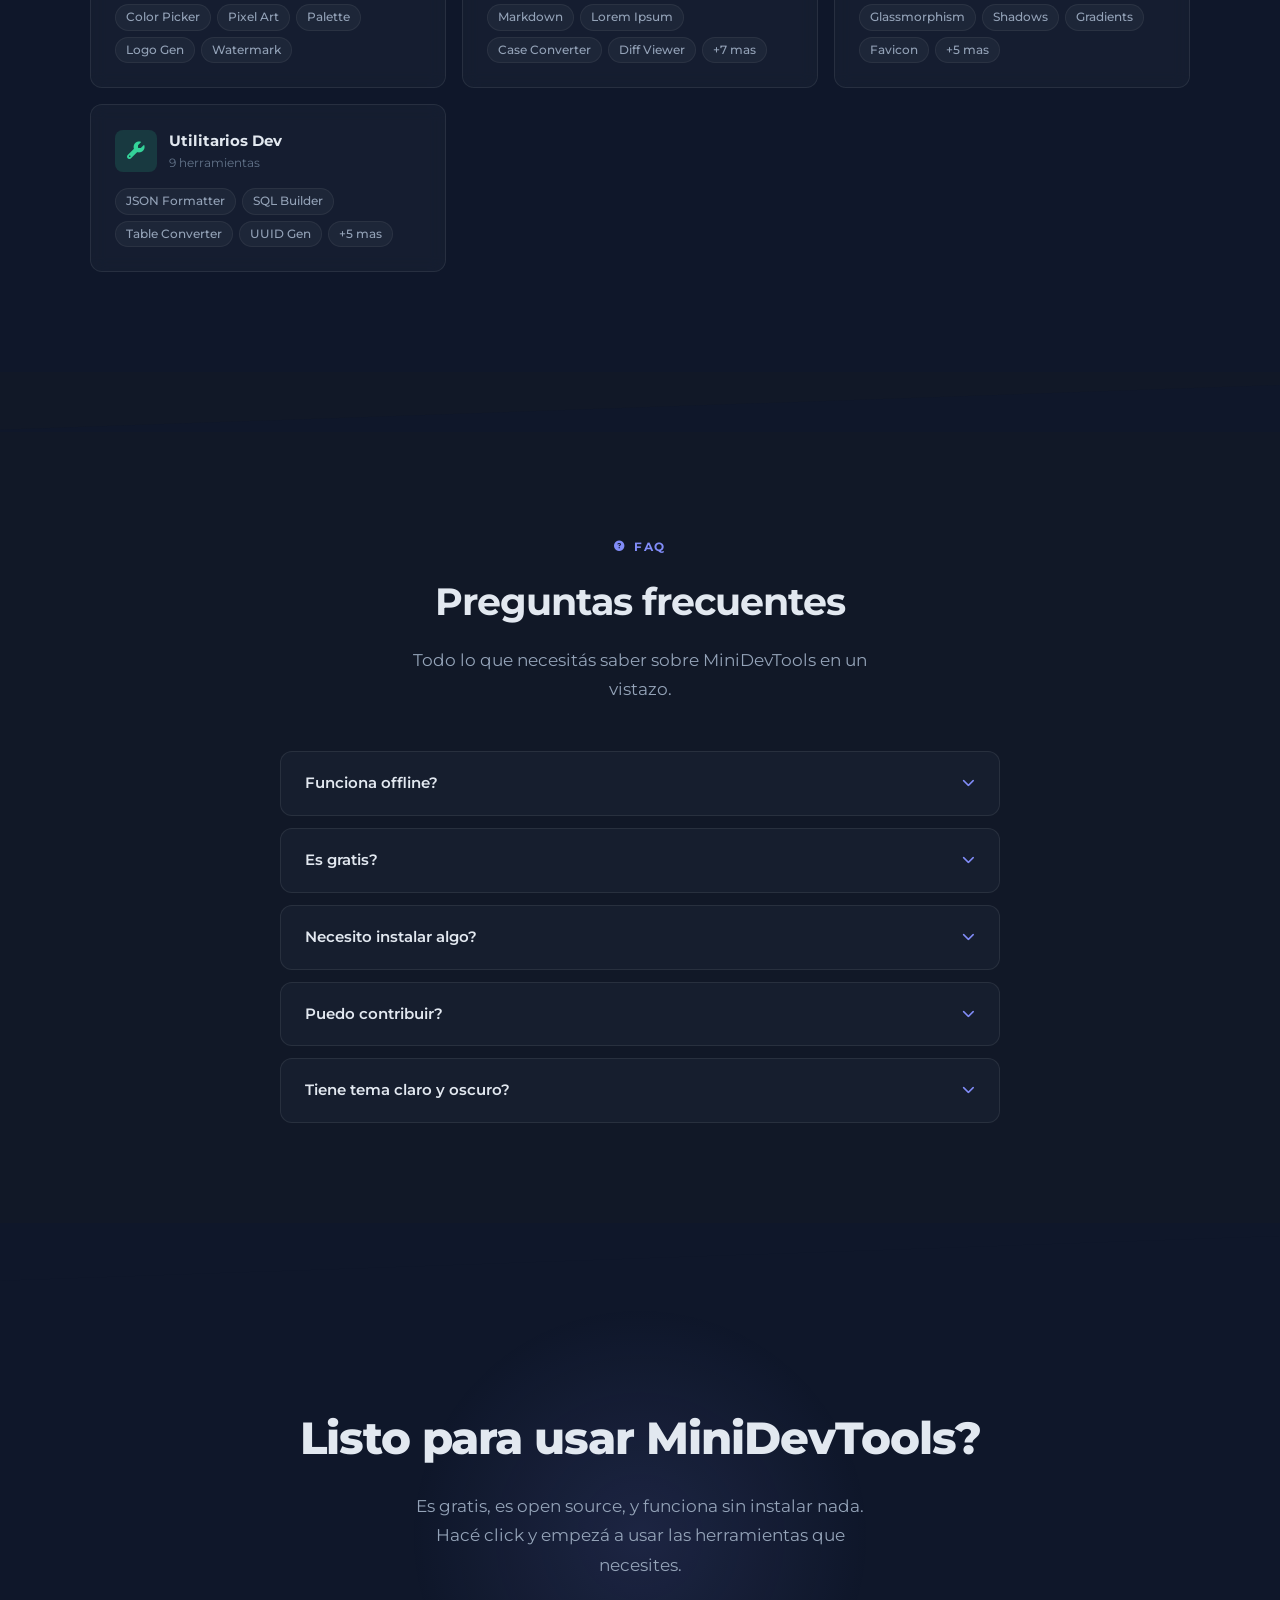
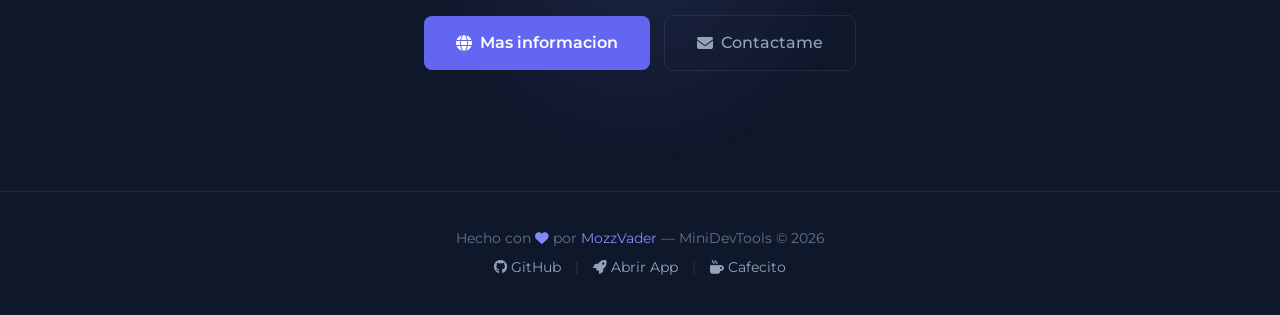
==== commit a3a6c514: "landing: add scroll reveal animations + FAQ accordion section" ====
--- a/landing.html
+++ b/landing.html
@@ -640,6 +640,98 @@
       opacity: 0.4;
     }
 
+    /* ─── SCROLL REVEAL ─── */
+    .reveal {
+      opacity: 0;
+      transform: translateY(28px);
+      transition: opacity 0.7s cubic-bezier(0.25, 0.46, 0.45, 0.94), transform 0.7s cubic-bezier(0.25, 0.46, 0.45, 0.94);
+    }
+    .reveal.active {
+      opacity: 1;
+      transform: translateY(0);
+    }
+    .reveal-delay-1 { transition-delay: 0.1s; }
+    .reveal-delay-2 { transition-delay: 0.2s; }
+    .reveal-delay-3 { transition-delay: 0.3s; }
+
+    @media (prefers-reduced-motion: reduce) {
+      .reveal { opacity: 1; transform: none; transition: none; }
+    }
+
+    /* ─── FAQ ACCORDION ─── */
+    .faq-list {
+      max-width: 720px;
+      margin: 0 auto;
+      display: flex;
+      flex-direction: column;
+      gap: 12px;
+    }
+
+    .faq-item {
+      background: var(--bg-glass);
+      border: 1px solid var(--border-glass);
+      border-radius: var(--radius);
+      overflow: hidden;
+      transition: border-color 0.25s ease;
+    }
+
+    .faq-item:hover {
+      border-color: var(--border-glass-hover);
+    }
+
+    .faq-question {
+      width: 100%;
+      display: flex;
+      align-items: center;
+      justify-content: space-between;
+      gap: 16px;
+      padding: 20px 24px;
+      background: none;
+      border: none;
+      color: var(--text-primary);
+      font-family: inherit;
+      font-size: 0.95rem;
+      font-weight: 600;
+      cursor: pointer;
+      text-align: left;
+      line-height: 1.5;
+    }
+
+    .faq-question i {
+      color: var(--accent);
+      font-size: 0.8rem;
+      transition: transform 0.3s ease;
+      flex-shrink: 0;
+    }
+
+    .faq-item.open .faq-question i {
+      transform: rotate(180deg);
+    }
+
+    .faq-answer {
+      max-height: 0;
+      overflow: hidden;
+      transition: max-height 0.35s cubic-bezier(0.25, 0.46, 0.45, 0.94), padding 0.35s ease;
+    }
+
+    .faq-answer-inner {
+      padding: 0 24px 20px;
+      color: var(--text-secondary);
+      font-size: 0.9rem;
+      line-height: 1.7;
+    }
+
+    .faq-answer-inner a {
+      color: var(--accent);
+      text-decoration: none;
+    }
+
+    .faq-answer-inner a:hover { text-decoration: underline; }
+
+    .faq-item.open .faq-answer {
+      max-height: 300px;
+    }
+
     /* ─── MOBILE ─── */
     @media (max-width: 768px) {
       .header { padding: 12px 20px; }
@@ -675,6 +767,7 @@
     <nav class="header-nav">
       <a href="#features">Features</a>
       <a href="#tools">Herramientas</a>
+      <a href="#faq">FAQ</a>
       <a href="https://github.com/MozzVader/MiniDevTools" target="_blank" rel="noopener noreferrer">
         <i class="fa-brands fa-github"></i>
       </a>
@@ -694,7 +787,7 @@
       <h1>Tus herramientas<br>de dev en un <span class="gradient">solo lugar</span></h1>
       <p>Conversores, formateadores, generadores, analizadores y mucho mas. Todo funciona directamente en el navegador, sin frameworks, sin backend, sin complicaciones.</p>
       <div class="hero-actions">
-        <a href="https://minidevtools.netlify.app" target="_blank" rel="noopener noreferrer" class="btn-primary">
+        <a href="https://mozzvader.github.io/MiniDevTools/" target="_blank" rel="noopener noreferrer" class="btn-primary">
           <i class="fa-solid fa-rocket"></i> Abrir MiniDevTools
         </a>
         <a href="#features" class="btn-ghost">
@@ -712,7 +805,7 @@
     <div class="section-inner">
 
       <!-- Feature 1: Sidebar -->
-      <div class="feature-row">
+      <div class="feature-row reveal">
         <div class="feature-text">
           <div class="section-label"><i class="fa-solid fa-compass"></i> Navegacion</div>
           <h3>Todo organizado, todo a mano</h3>
@@ -729,7 +822,7 @@
       </div>
 
       <!-- Feature 2: Converters -->
-      <div class="feature-row reverse">
+      <div class="feature-row reverse reveal">
         <div class="feature-text">
           <div class="section-label"><i class="fa-solid fa-arrow-right-arrow-left"></i> Conversores</div>
           <h3>Excel, Markdown, SQL y mas</h3>
@@ -746,7 +839,7 @@
       </div>
 
       <!-- Feature 3: SQL Builder -->
-      <div class="feature-row">
+      <div class="feature-row reveal">
         <div class="feature-text">
           <div class="section-label"><i class="fa-solid fa-database"></i> SQL</div>
           <h3>Schemas listos para Supabase</h3>
@@ -801,7 +894,7 @@
 
       <div class="tools-grid">
 
-        <div class="tool-card-landing">
+        <div class="tool-card-landing reveal">
           <div class="tc-header">
             <div class="tc-icon ic-pink"><i class="fa-solid fa-image"></i></div>
             <div>
@@ -818,7 +911,7 @@
           </div>
         </div>
 
-        <div class="tool-card-landing">
+        <div class="tool-card-landing reveal reveal-delay-1">
           <div class="tc-header">
             <div class="tc-icon ic-indigo"><i class="fa-solid fa-font"></i></div>
             <div>
@@ -835,7 +928,7 @@
           </div>
         </div>
 
-        <div class="tool-card-landing">
+        <div class="tool-card-landing reveal reveal-delay-2">
           <div class="tc-header">
             <div class="tc-icon ic-cyan"><i class="fa-solid fa-palette"></i></div>
             <div>
@@ -852,7 +945,7 @@
           </div>
         </div>
 
-        <div class="tool-card-landing">
+        <div class="tool-card-landing reveal reveal-delay-3">
           <div class="tc-header">
             <div class="tc-icon ic-green"><i class="fa-solid fa-wrench"></i></div>
             <div>
@@ -872,6 +965,76 @@
       </div>
     </div>
   </section>
+
+  <!-- DIAGONAL -->
+  <div class="diagonal inv"></div>
+
+  <!-- FAQ -->
+  <section class="section section-dark" id="faq">
+    <div class="section-inner" style="text-align:center;">
+      <div class="section-label"><i class="fa-solid fa-circle-question"></i> FAQ</div>
+      <h2 class="section-title">Preguntas frecuentes</h2>
+      <p class="section-desc" style="margin-left:auto;margin-right:auto;">Todo lo que necesitás saber sobre MiniDevTools en un vistazo.</p>
+    </div>
+    <div class="section-inner">
+      <div class="faq-list">
+
+        <div class="faq-item reveal">
+          <button class="faq-question">
+            <span>Funciona offline?</span>
+            <i class="fa-solid fa-chevron-down"></i>
+          </button>
+          <div class="faq-answer">
+            <div class="faq-answer-inner">Sí. Cargás la página una vez y todas las herramientas funcionan sin conexión a internet. El código se carga con lazy loading, así que solo se descarga lo que usás. Ideal para cuando estás viajando, en un café con WiFi lento, o simplemente querés algo rápido sin depender de un servidor.</div>
+          </div>
+        </div>
+
+        <div class="faq-item reveal">
+          <button class="faq-question">
+            <span>Es gratis?</span>
+            <i class="fa-solid fa-chevron-down"></i>
+          </button>
+          <div class="faq-answer">
+            <div class="faq-answer-inner">Totalmente gratis y open source. El código está en GitHub bajo licencia <strong>CC BY-NC-ND 4.0</strong>: podés usarlo, copiarlo y compartirlo libremente. Si te sirve y querés apoyar el proyecto, podés pasarte por <a href="https://cafecito.app/mozz_vader" target="_blank" rel="noopener noreferrer">Cafecito</a>.</div>
+          </div>
+        </div>
+
+        <div class="faq-item reveal">
+          <button class="faq-question">
+            <span>Necesito instalar algo?</span>
+            <i class="fa-solid fa-chevron-down"></i>
+          </button>
+          <div class="faq-answer">
+            <div class="faq-answer-inner">No. Abrís la URL en tu navegador y listo. No necesitás crear una cuenta, no hay dependencias externas, no hay backend. Es vanilla JavaScript puro: sin React, sin Angular, sin bundler. Y si preferís correrlo localmente, clonás el repo y usás cualquier servidor estático.</div>
+          </div>
+        </div>
+
+        <div class="faq-item reveal">
+          <button class="faq-question">
+            <span>Puedo contribuir?</span>
+            <i class="fa-solid fa-chevron-down"></i>
+          </button>
+          <div class="faq-answer">
+            <div class="faq-answer-inner">El repo es open source en <a href="https://github.com/MozzVader/MiniDevTools" target="_blank" rel="noopener noreferrer">GitHub</a>. Agregar una herramienta es simple: creás un archivo JS con la función <code>render</code>, lo registrás en <code>registry.js</code>, y listo. El sidebar, el buscador y el lazy loading la detectan automáticamente. Si tenés una idea, abrí un issue y lo charlamos.</div>
+          </div>
+        </div>
+
+        <div class="faq-item reveal">
+          <button class="faq-question">
+            <span>Tiene tema claro y oscuro?</span>
+            <i class="fa-solid fa-chevron-down"></i>
+          </button>
+          <div class="faq-answer">
+            <div class="faq-answer-inner">Sí. Podés cambiar entre tema claro y oscuro con un solo click desde el sidebar. Tu elección se guarda automáticamente en <code>localStorage</code>, así que la próxima vez que entres ya está con tu tema preferido sin tener que configurar nada de nuevo.</div>
+          </div>
+        </div>
+
+      </div>
+    </div>
+  </section>
+
+  <!-- DIAGONAL -->
+  <div class="diagonal"></div>
 
   <!-- CTA -->
   <section class="cta-section">
@@ -883,6 +1046,37 @@
     </div>
   </section>
 
+  <!-- SCROLL REVEAL + FAQ -->
+  <script>
+    (function(){
+      /* Scroll reveal via IntersectionObserver */
+      var reveals = document.querySelectorAll('.reveal');
+      if ('IntersectionObserver' in window) {
+        var observer = new IntersectionObserver(function(entries) {
+          entries.forEach(function(entry) {
+            if (entry.isIntersecting) {
+              entry.target.classList.add('active');
+              observer.unobserve(entry.target);
+            }
+          });
+        }, { threshold: 0.12, rootMargin: '0px 0px -40px 0px' });
+        reveals.forEach(function(el) { observer.observe(el); });
+      } else {
+        reveals.forEach(function(el) { el.classList.add('active'); });
+      }
+
+      /* FAQ accordion */
+      document.querySelectorAll('.faq-question').forEach(function(btn) {
+        btn.addEventListener('click', function() {
+          var item = this.parentElement;
+          var wasOpen = item.classList.contains('open');
+          document.querySelectorAll('.faq-item.open').forEach(function(i) { i.classList.remove('open'); });
+          if (!wasOpen) item.classList.add('open');
+        });
+      });
+    })();
+  </script>
+
   <!-- MAILTO OBFUSCATION -->
   <script>
     (function() {
@@ -901,7 +1095,7 @@
         <i class="fa-brands fa-github"></i> GitHub
       </a>
       <span class="footer-sep">|</span>
-      <a href="https://minidevtools.netlify.app" target="_blank" rel="noopener noreferrer">
+      <a href="https://mozzvader.github.io/MiniDevTools/" target="_blank" rel="noopener noreferrer">
         <i class="fa-solid fa-rocket"></i> Abrir App
       </a>
       <span class="footer-sep">|</span>
